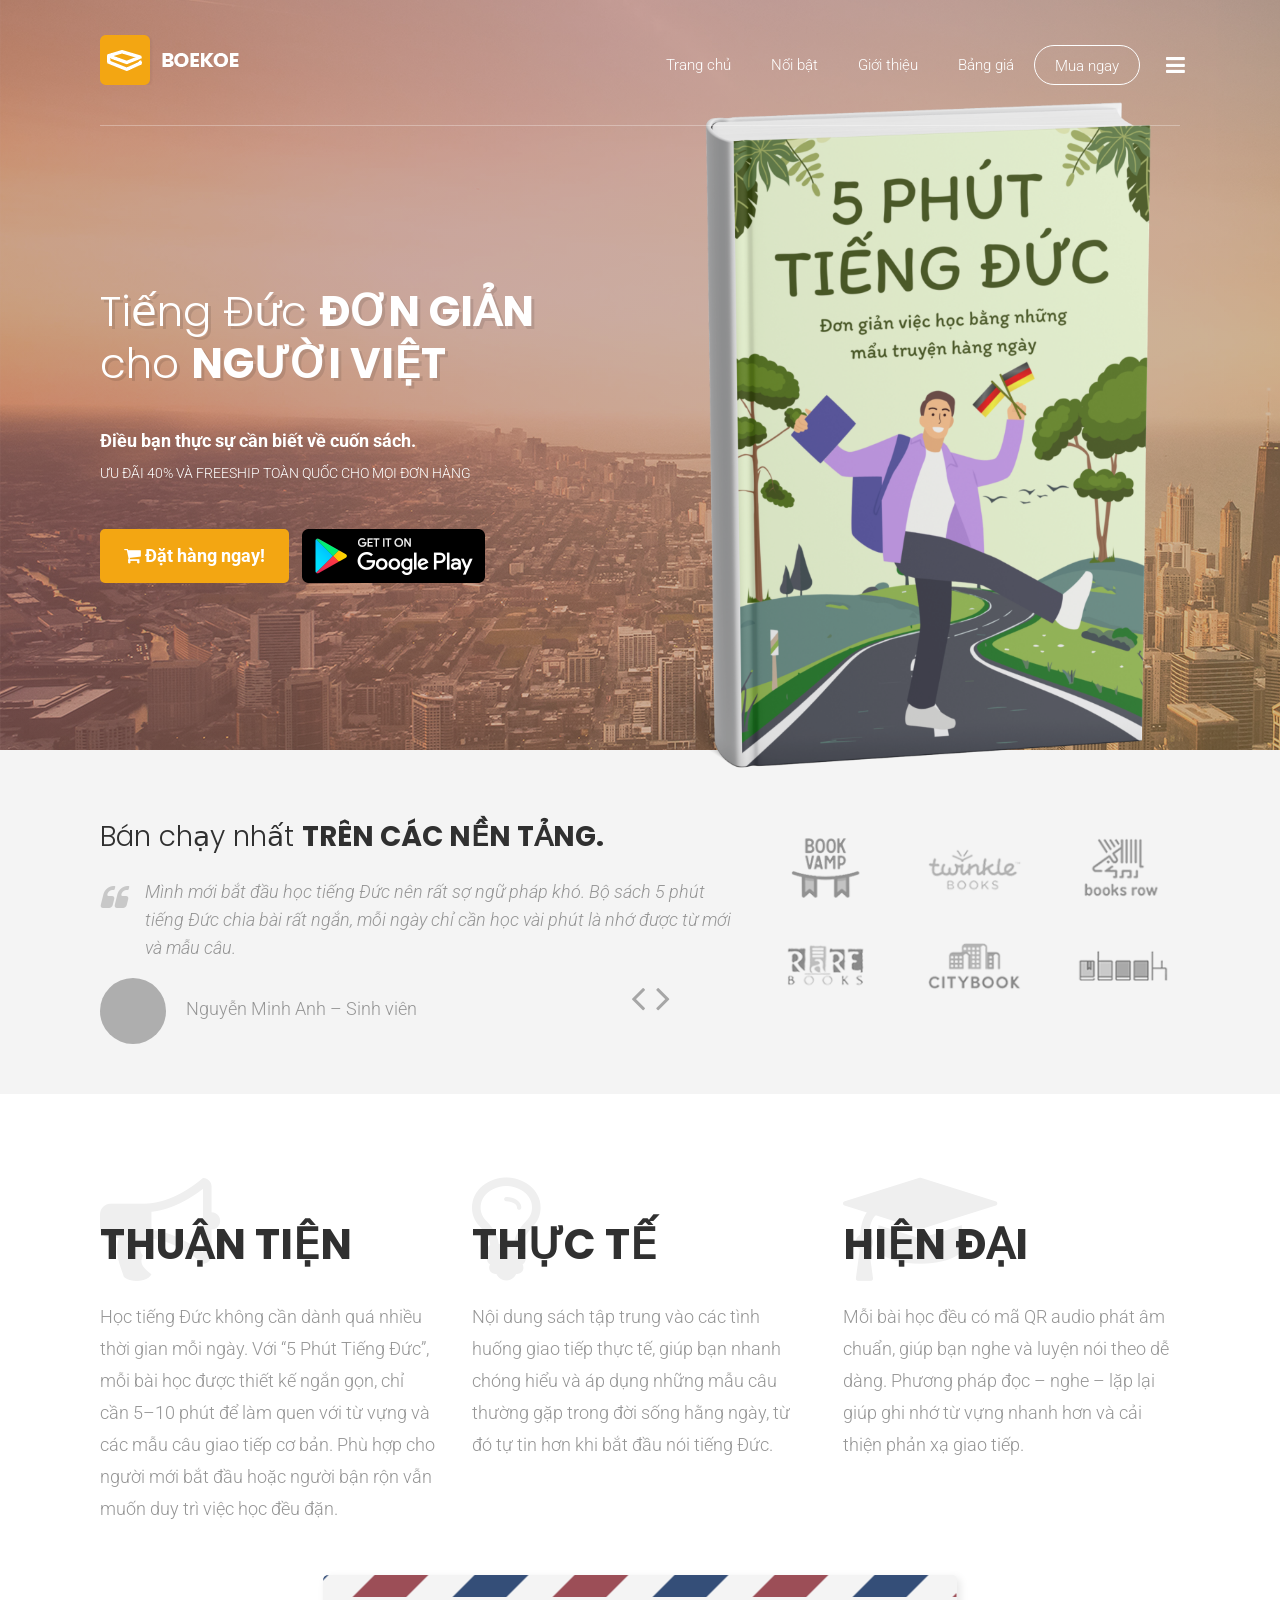
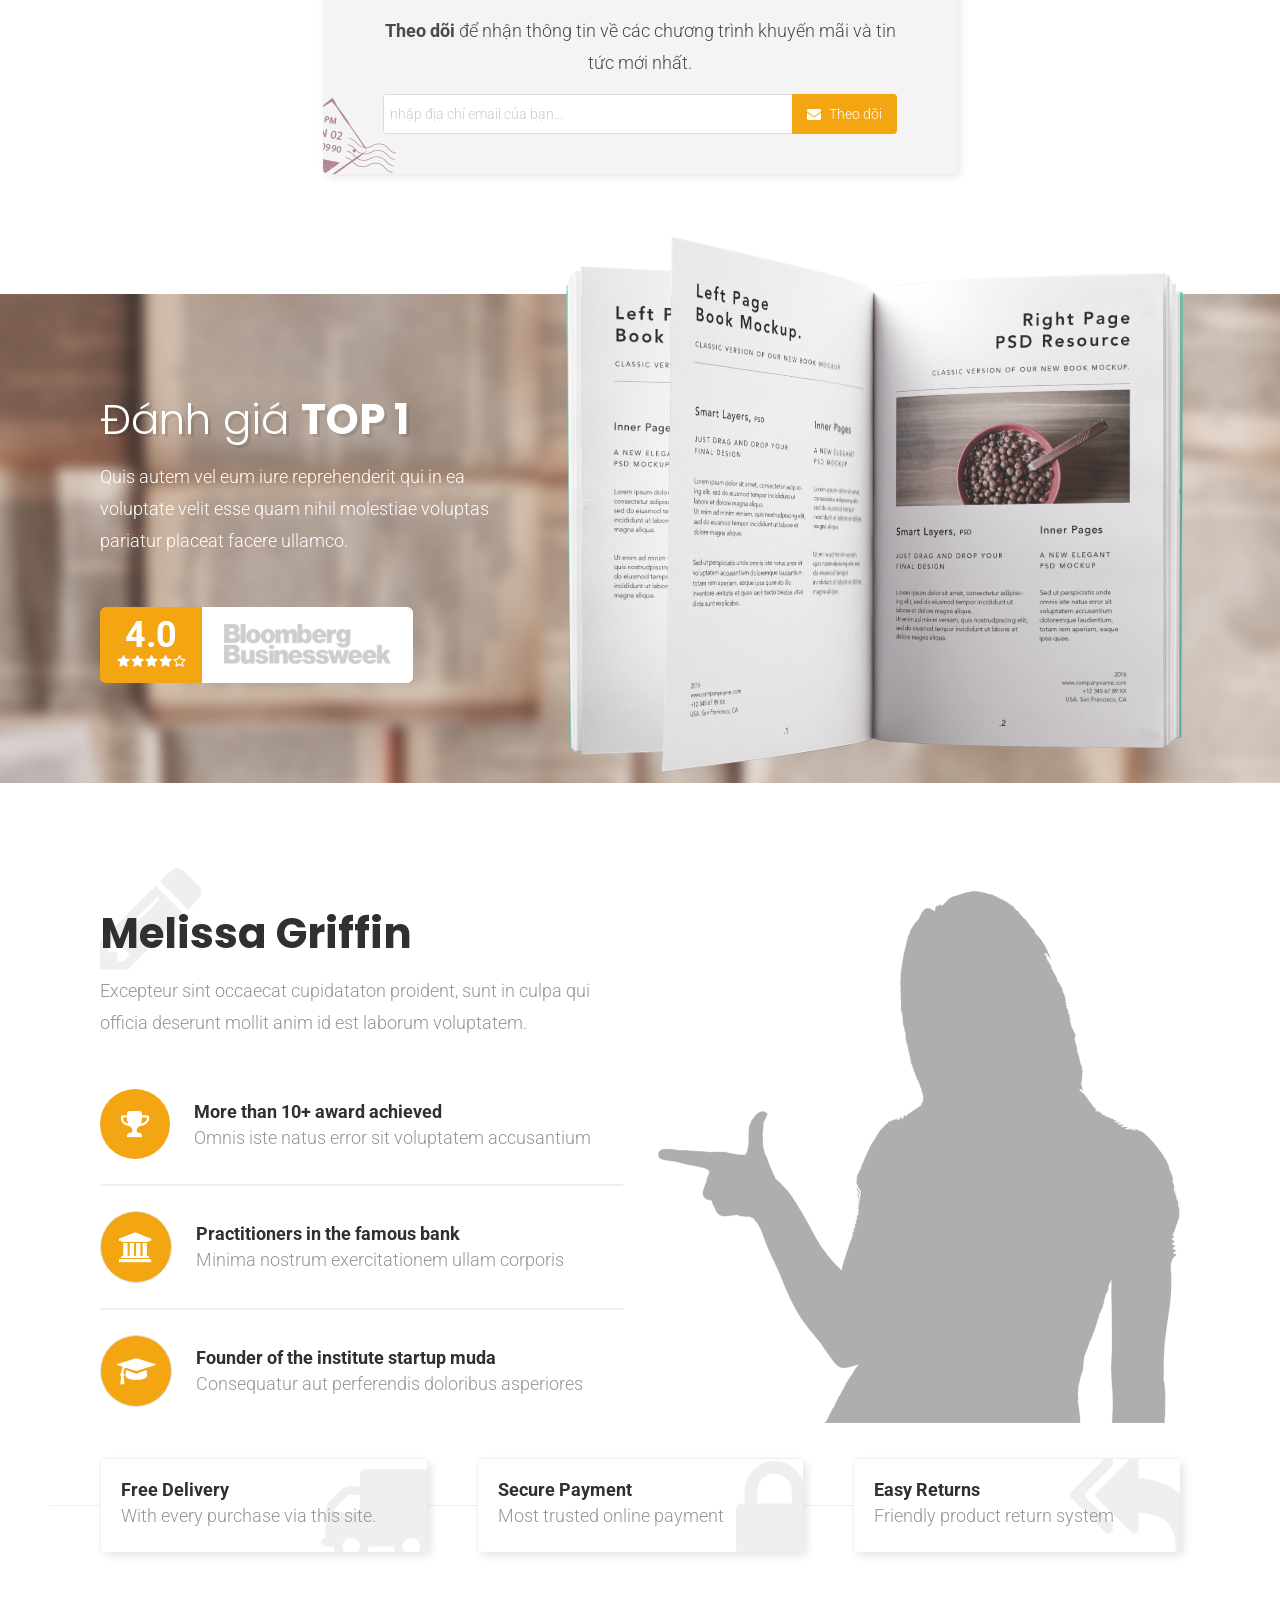
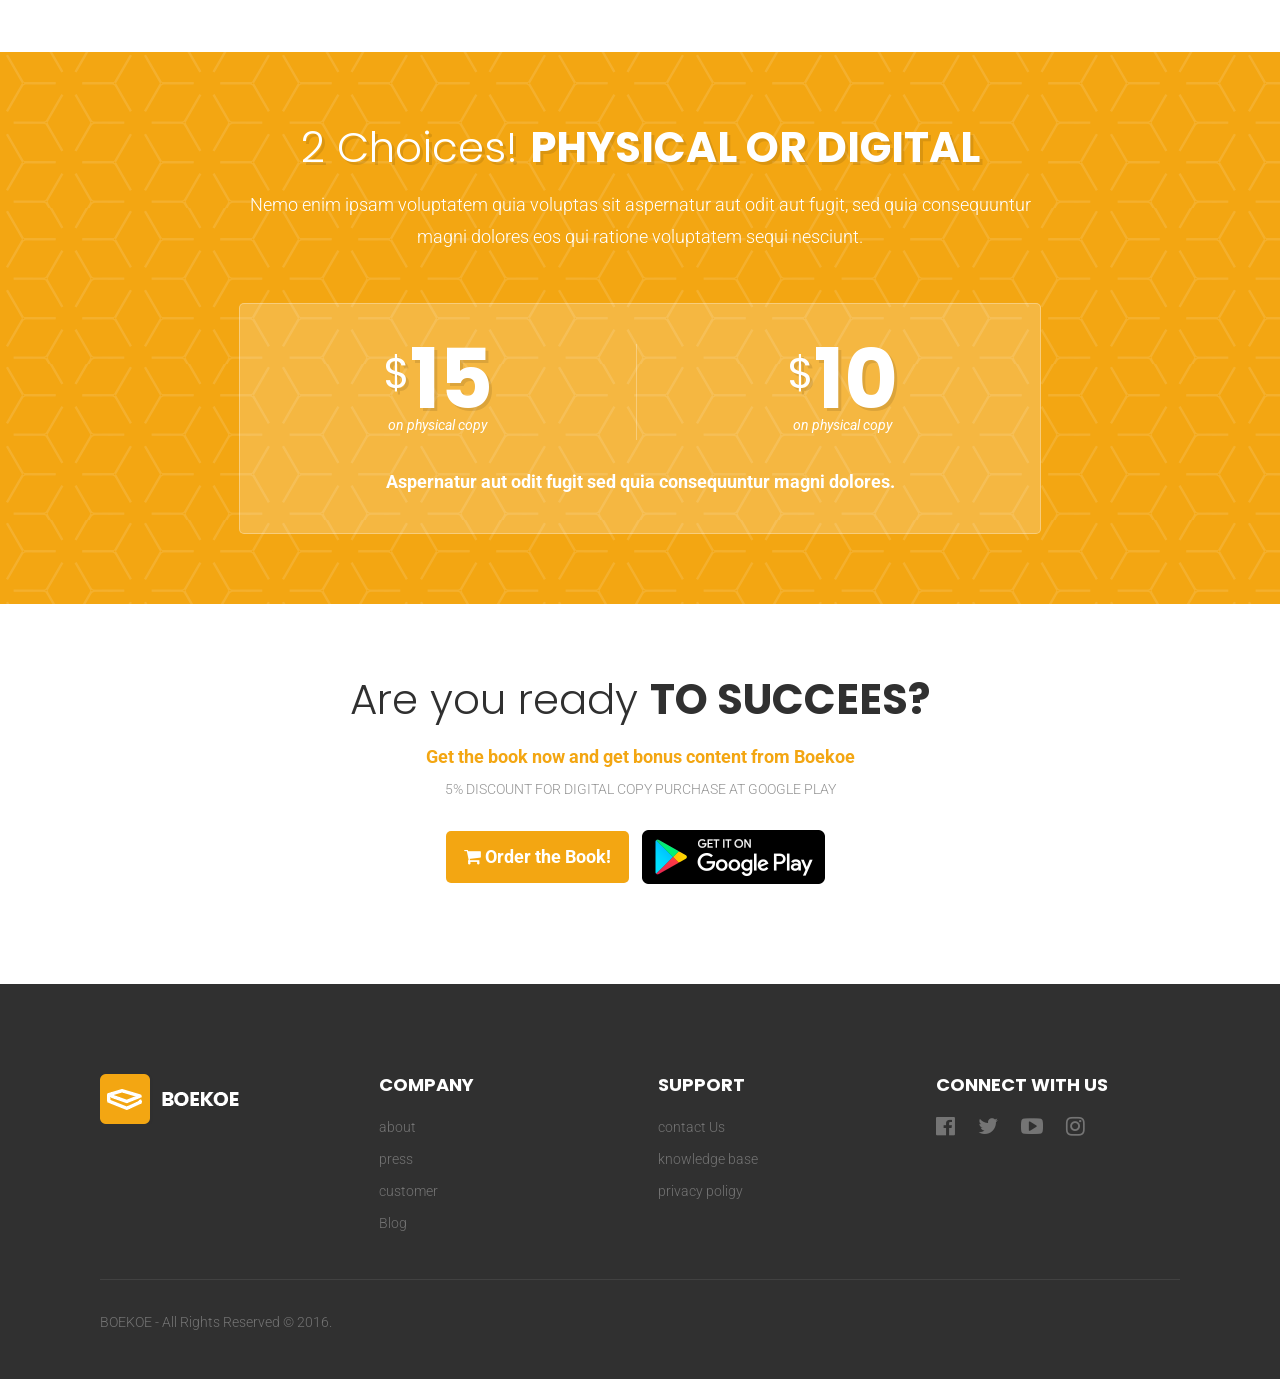
==== html/index.html @ 2821f1db "first commit" ====
<!DOCTYPE html>
<html lang="en-gb" dir="ltr">

<head>
	<!-- Standard Meta -->
	<meta charset="utf-8">
	<meta name="format-detection" content="telephone=no" />
	<meta name="viewport" content="width=device-width, initial-scale=1, maximum-scale=1, user-scalable=no">

	<!-- Site Properties -->
	<title>GiaBaoBooks - Hiệu sách Gia Bảo</title>
	<link rel="shortcut icon" href="images/favicon.ico" type="image/x-icon">
	<link rel="apple-touch-icon-precomposed" href="images/apple-touch-icon.png">

	<!-- Google Fonts -->
	<link href="https://fonts.googleapis.com/css?family=Poppins:300,400,500,600,700&amp;subset=latin-ext"
		rel="stylesheet">
	<link
		href="https://fonts.googleapis.com/css?family=Roboto::100,100i,300,300i,400,400i,500,500i,700,700i,900,900i&amp;subset=cyrillic,cyrillic-ext,greek,latin-ext"
		rel="stylesheet">

	<!-- CSS -->
	<link rel="stylesheet" href="css/uikit.css">
	<link rel="stylesheet" href="css/components/slider.css">
	<link rel="stylesheet" href="css/components/slideshow.css">
	<link rel="stylesheet" href="css/components/slidenav.css">
	<link rel="stylesheet" href="css/components/dotnav.css">
	<link rel="stylesheet" href="css/style.css">
	<link rel="stylesheet" href="css/mediaquery.css">
</head>

<body>

	<!-- Header -->
	<header id="idz-header">

		<!-- Mobile / Offcanvas Menu -->
		<div id="mobile-nav" class="uk-offcanvas">
			<div class="uk-offcanvas-bar">
				<ul class="uk-nav uk-nav-offcanvas uk-nav-parent-icon"
					data-uk-scrollspy-nav="{closest:'li', smoothscroll:true}" data-uk-nav>
					<li><a href="#idz-header">Trang chủ</a></li>
					<li><a href="#idz-features">Nổi bật</a></li>
					<li><a href="#idz-about">Giới thiệu</a></li>
					<li><a href="#idz-pricing">Bảng giá</a></li>
					<li><a href="#client-area" data-uk-modal class="uk-button idz-button-outline rounded white">Mua
							ngay</a></li>
				</ul>
			</div>
		</div>
		<!-- Mobile / Offcanvas Menu End -->

		<!-- Sticky Header Wrapper -->
		<div class="idz-header-wrapper" data-uk-sticky="{top:-400, animation: 'uk-animation-slide-top'}">
			<div class="uk-container uk-container-center">

				<!-- Top Header Container -->
				<div class="idz-top-header">
					<div class="uk-grid">

						<div class="uk-width-large-2-5 uk-width-medium-2-5 uk-width-small-1-1">

							<!-- Logo -->
							<div class="idz-logo">
								<a href="#idz-header"><img src="images/logo.png" alt="boekoe"
										class="idz-logo-main" /></a>
								<a href="#idz-header"><img src="images/logo-sticky.png" alt="boekoe"
										class="idz-logo-sticky" /></a>
							</div>
							<!-- Logo End -->

						</div>

						<div class="uk-width-large-3-5 uk-width-medium-3-5 uk-width-small-1-1">

							<!-- Main Navigation -->
							<div class="idz-menu">
								<nav id="idz-nav" class="uk-navbar uk-hidden-medium uk-hidden-small">
									<div class="uk-navbar-flip">
										<ul class="uk-navbar-nav"
											data-uk-scrollspy-nav="{closest:'li', smoothscroll:{offset:70}}">
											<li><a href="#idz-header">Trang chủ</a></li>
											<li><a href="#idz-features">Nổi bật</a></li>
											<li><a href="#idz-about">Giới thiệu</a></li>
											<li><a href="#idz-pricing">Bảng giá</a></li>
											<li><a href="#client-area" data-uk-modal
													class="uk-button idz-button-outline rounded white">Mua
													ngay</a>
											</li>
										</ul>
									</div>
								</nav>
								<a href="#mobile-nav" class="uk-navbar-toggle" data-uk-offcanvas></a>
							</div>
							<!-- Main Navigation End -->

						</div>

					</div>
				</div>
				<!-- Top Header Container End -->

			</div>
		</div>
		<!-- Sticky Header Wrapper End -->


		<!-- Header Content -->
		<div class="uk-container uk-container-center idz-header-section">
			<div class="uk-grid">
				<div class="uk-width-large-5-10 uk-width-medium-2-3 uk-width-small-2-3">

					<!-- Header Content Begin -->
					<div class="idz-header-content">
						<div class="uk-padding-xlarge">
							<h1 class="idz-heading-shadow txtwhite txt42">Tiếng Đức <strong class="uppercase">đơn
									giản</strong>
								<br /> cho <strong class="uppercase">người việt</strong>
							</h1>
							<div class="idz-header-intro">
								<p class="uk-text-bold txtwhite uk-margin-bottom-remove">Điều bạn thực sự cần biết về
									cuốn sách.</p>
								<p class="txt14 uk-text-uppercase txtwhite uk-margin-remove">Ưu đãi 40% và freeship toàn
									quốc cho mọi đơn hàng</p>
							</div>
							<div class="idz-button-block">
								<a class="uk-button uk-button-xlarge idz-button-orange radius bold"
									href="https://www.facebook.com/profile.php?id=61581322224196"><i
										class="uk-icon-shopping-cart"></i> Đặt hàng ngay!</a>
								<a class="idz-header-btn" href="#"><img src="images/gplay-btn.png"
										alt="google play"></a>
							</div>
						</div>
					</div>
					<!-- Header Content End -->

				</div>

				<div class="uk-width-large-5-10 uk-width-medium-1-3 uk-width-small-1-3">
					<img src="images/book-cover2.png" style="height: 700px;" alt="book cover"
						class="uk-img-preserve idz-float-img">
				</div>

			</div>
		</div>
		<!-- Header Content -->

		<!-- Header Overlay -->
		<div class="idz-overlay"></div>
		<div class="idz-gradient-overlay"></div>
		<!-- Header Overlay End -->

	</header>
	<!-- Header End -->

	<!-- Intro Section -->
	<section id="idz-intro" class="uk-padding idz-padding-medium-bottom section-gray">
		<div class="uk-container uk-container-center">
			<div class="uk-grid">
				<div class="uk-width-large-6-10 uk-width-medium-1-1 uk-width-small-1-1">

					<h2 class="uk-margin-medium-bottom">Bán chạy nhất <strong class="uppercase">trên các nền tảng.</strong></h2>

					<div data-uk-slider>

						<div class="uk-slidenav-position idz-testi-slider"
							data-uk-slider="{autoplay: true, autoplayInterval: 4000}">
							<div class="uk-slider-container">
								<ul
									class="uk-slider uk-grid-width-large-1-1 uk-grid-width-medium-1-1 uk-grid-width-small-1-1">
									<li>
										<div class="idz-testimonials">
											<blockquote>
												<p class="txt20">Mình mới bắt đầu học tiếng Đức nên rất sợ ngữ pháp khó. Bộ sách 5 phút tiếng Đức chia bài
													rất ngắn, mỗi ngày chỉ cần học vài phút là nhớ được từ mới và mẫu câu.</p>
											</blockquote>
											<div class="idz-testi-people">
												<img src="images/people1.jpg" alt="people1" width="66" height="66" class="uk-border-circle">
												<p class="idz-testi-people-name">Nguyễn Minh Anh – Sinh viên</p>
											</div>
										</div>
									</li>
									
									<li>
										<div class="idz-testimonials">
											<blockquote>
												<p class="txt20">Mình chuẩn bị sang Đức nên cần học giao tiếp nhanh. Các đoạn hội thoại trong sách rất thực
													tế, có phiên âm nên đọc theo khá dễ. Mỗi ngày học 5–10 phút rất tiện.</p>
											</blockquote>
											<div class="idz-testi-people">
												<img src="images/people2.jpg" alt="people2" width="66" height="66" class="uk-border-circle">
												<p class="idz-testi-people-name">Trần Văn Huy – Chuẩn bị du học Đức</p>
											</div>
										</div>
									</li>
									
									<li>
										<div class="idz-testimonials">
											<blockquote>
												<p class="txt20">Điểm mình thích nhất là có mã QR để nghe audio. Nghe và đọc theo mỗi ngày giúp mình quen
													với cách phát âm của người Đức nhanh hơn.</p>
											</blockquote>
											<div class="idz-testi-people">
												<img src="images/people3.jpg" alt="people3" width="66" height="66" class="uk-border-circle">
												<p class="idz-testi-people-name">Lê Thu Trang – Người đi làm</p>
											</div>
										</div>
									</li>
									
									<li>
										<div class="idz-testimonials">
											<blockquote>
												<p class="txt20">Sách thiết kế rất dễ học, mỗi trang là một đoạn hội thoại ngắn kèm từ mới. Phù hợp cho
													người bận rộn nhưng vẫn muốn duy trì việc học tiếng Đức mỗi ngày.</p>
											</blockquote>
											<div class="idz-testi-people">
												<img src="images/people4.jpg" alt="people4" width="66" height="66" class="uk-border-circle">
												<p class="idz-testi-people-name">Phạm Hoàng Nam – Kỹ sư IT</p>
											</div>
										</div>
									</li>
								</ul>
							</div>
							<a href="" class="uk-slidenav uk-slidenav-previous" data-uk-slider-item="previous"></a>
							<a href="" class="uk-slidenav uk-slidenav-next" data-uk-slider-item="next"></a>
						</div>

					</div>

				</div>
				<div class="uk-width-large-4-10 uk-width-medium-1-1 uk-width-small-1-1">
					<ul
						class="uk-grid uk-grid-width-large-1-3 uk-grid-width-medium-1-3 uk-grid-width-small-1-3 idz-client-list">
						<li><a href="#"><img src="images/client1.png" alt="client1" class=""></a></li>
						<li><a href="#"><img src="images/client2.png" alt="client2" class=""></a></li>
						<li><a href="#"><img src="images/client3.png" alt="client3" class=""></a></li>
						<li><a href="#"><img src="images/client4.png" alt="client4" class=""></a></li>
						<li><a href="#"><img src="images/client5.png" alt="client5" class=""></a></li>
						<li><a href="#"><img src="images/client6.png" alt="client6" class=""></a></li>
					</ul>
				</div>
			</div>
		</div>
	</section>
	<!-- Intro Section End -->

	<!-- Features Section -->
	<section id="idz-features" class="uk-padding-large idz-padding-bottom">
		<div class="uk-container uk-container-center">
			<div class="uk-grid uk-margin">

				<div class="uk-width-large-1-3 uk-width-medium-1-1 uk-width-small-1-1">
					<div class="idz-feature-box">
						<div class="idz-heading-with-icon">
							<i class="uk-icon-bullhorn uk-icon-large"></i>
							<h2 class="bold txt42 idz-margin-large-bottom uppercase">thuận tiện</h2>
						</div>
						<p>Học tiếng Đức không cần dành quá nhiều thời gian mỗi ngày. Với “5 Phút Tiếng Đức”, mỗi bài học được thiết kế ngắn gọn,
						chỉ cần 5–10 phút để làm quen với từ vựng và các mẫu câu giao tiếp cơ bản. Phù hợp cho người mới bắt đầu hoặc người bận
						rộn vẫn muốn duy trì việc học đều đặn.
						</p>
					</div>
				</div>

				<div class="uk-width-large-1-3 uk-width-medium-1-1 uk-width-small-1-1">
					<div class="idz-feature-box">
						<div class="idz-heading-with-icon">
							<i class="uk-icon-lightbulb-o uk-icon-large"></i>
							<h2 class="bold txt42 idz-margin-large-bottom uppercase">thực tế</h2>
						</div>
						<p>Nội dung sách tập trung vào các tình huống giao tiếp thực tế, giúp bạn nhanh chóng hiểu và áp dụng những mẫu câu thường
						gặp trong đời sống hằng ngày, từ đó tự tin hơn khi bắt đầu nói tiếng Đức.
						</p>
					</div>
				</div>

				<div class="uk-width-large-1-3 uk-width-medium-1-1 uk-width-small-1-1">
					<div class="idz-feature-box">
						<div class="idz-heading-with-icon">
							<i class="uk-icon-graduation-cap uk-icon-large"></i>
							<h2 class="bold txt42 idz-margin-large-bottom uppercase">hiện đại</h2>
						</div>
						<p>Mỗi bài học đều có mã QR audio phát âm chuẩn, giúp bạn nghe và luyện nói theo dễ dàng. Phương pháp đọc – nghe – lặp lại
						giúp ghi nhớ từ vựng nhanh hơn và cải thiện phản xạ giao tiếp.
						</p>
					</div>
				</div>

			</div>

			<div class="uk-grid">
				<div class="uk-container-center uk-width-large-3-5 uk-width-medium-1-1  uk-width-small-1-1">
					<div class="idz-subscription-form idz-box-shadow">
						<p class="uk-text-center"><strong>Theo dõi</strong> để nhận thông tin về các chương trình khuyến mãi và tin tức mới nhất.</p>
						<img src="images/form-envelope-stamp.png" class="form-stamp" alt="form stamp">
						<form class="uk-form idz-form">
							<input type="text" placeholder="nhập địa chỉ email của bạn..."
								class="uk-width-1-1 uk-form-large">
							<button class="uk-button" type="button"><i class="uk-icon-envelope"></i>Theo dõi</button>
						</form>
					</div>
				</div>
			</div>

		</div>
	</section>
	<!-- Features Section End -->

	<!-- Features 2 Section -->
	<section id="idz-features2" class="uk-padding-large idz-padding-large-bottom uk-margin-large-top"
		data-uk-parallax="{bg: '-200'}">
		<div class="uk-container uk-container-center">
			<div class="uk-grid">

				<div class="uk-width-4-10 uk-width-large-4-10 uk-width-medium-3-5">
					<h2 class="txt42 uk-margin-bottom txtwhite idz-heading-shadow">Đánh giá <strong
							class="uppercase">TOP 1</strong></h2>
					<p class="txtwhite uk-margin-large-bottom">Quis autem vel eum iure reprehenderit qui in ea voluptate
						velit esse quam nihil molestiae voluptas pariatur placeat facere ullamco.</p>
					<a href="#"><img src="images/rating-btn.png" class="uk-text-left" alt="rating-button"></a>
				</div>

				<div class="uk-width-6-10 uk-width-large-6-10 uk-width-medium-2-5">
					<div class="idz-section-img">
						<img src="images/book.png" alt="book" class="uk-img-preserve idz-float-img">
					</div>
				</div>

			</div>
		</div>

		<div class="idz-overlay"></div>
		<div class="idz-gradient-overlay"></div>
	</section>
	<!-- Features 2 Section End -->

	<!-- About Section -->
	<section id="idz-about" class="uk-padding-large">
		<div class="uk-container uk-container-center">
			<div class="uk-grid">
				<div class="uk-width-large-5-10 uk-width-medium-1-1 uk-width-small-1-1">
					<div class="idz-heading-with-icon">
						<i class="uk-icon-pencil uk-icon-large"></i>
						<h2 class="txt42 bold">Melissa Griffin</h2>
					</div>
					<p class="uk-margin-large-bottom">Excepteur sint occaecat cupidataton proident, sunt in culpa qui
						officia deserunt mollit anim id est laborum voluptatem.</p>

					<ul class="uk-list uk-list-line idz-about-list">
						<li>
							<div class="icon-wrap circle orange color uk-align-left">
								<i class="uk-icon-trophy"></i>
							</div>
							<div class="idz-about-list-content">
								<h4 class="bold uk-margin-remove">More than 10+ award achieved</h4>
								<p class="uk-margin-remove">Omnis iste natus error sit voluptatem accusantium</p>
							</div>
						</li>
						<li>
							<div class="icon-wrap circle orange uk-align-left">
								<i class="uk-icon-bank"></i>
							</div>
							<div class="idz-about-list-content">
								<h4 class="bold uk-margin-remove">Practitioners in the famous bank</h4>
								<p class="uk-margin-remove">Minima nostrum exercitationem ullam corporis</p>
							</div>
						</li>
						<li>
							<div class="icon-wrap circle orange uk-align-left">
								<i class="uk-icon-graduation-cap"></i>
							</div>
							<div class="idz-about-list-content">
								<h4 class="bold uk-margin-remove">Founder of the institute startup muda</h4>
								<p class="uk-margin-remove">Consequatur aut perferendis doloribus asperiores</p>
							</div>
						</li>
					</ul>

				</div>

				<div class="uk-width-large-5-10  uk-width-medium-1-1">
					<img src="images/about-img.png" alt="About" class="uk-img-preserve idz-normal-image">
				</div>
			</div>

			<ul
				class="uk-grid uk-grid-large uk-grid-width-large-1-3 uk-grid-width-medium-1-1  uk-grid-width-small-1-1 idz-order-features">
				<li>
					<div class="idz-order-features-item">
						<i class="uk-icon-truck"></i>
						<h4 class="uk-margin-remove">Free Delivery</h4>
						<p>With every purchase via this site.</p>
					</div>
				</li>
				<li>
					<div class="idz-order-features-item">
						<i class="uk-icon-lock"></i>
						<h4 class="uk-margin-remove">Secure Payment</h4>
						<p>Most trusted online payment</p>
					</div>
				</li>
				<li>
					<div class="idz-order-features-item">
						<i class="uk-icon-mail-reply-all "></i>
						<h4 class="uk-margin-remove">Easy Returns</h4>
						<p>Friendly product return system</p>
					</div>
				</li>
			</ul>

		</div>
	</section>
	<!-- About Section End -->

	<!-- Pricing Section -->
	<section id="idz-pricing" class="uk-padding">
		<div class="uk-container uk-container-center">
			<div class="uk-grid">

				<div class="uk-width-large-3-4 uk-width-medium-1-1 uk-width-small-1-1 uk-container-center">

					<div class="idz-text-intro uk-margin-large-bottom">
						<h2 class="txt42 uk-text-center idz-heading-shadow txtwhite">2 Choices! <span
								class="bold uppercase">physical or digital</span></h2>
						<p class="uk-text-center txtwhite">Nemo enim ipsam voluptatem quia voluptas sit aspernatur aut
							odit aut fugit, sed quia consequuntur magni dolores eos qui ratione voluptatem sequi
							nesciunt.</p>
					</div>

					<div class="idz-pricing-box">
						<ul class="uk-grid uk-grid-width-1-2 uk-grid-divider idz-price-list">
							<li>
								<div class="idz-price-item with-border uk-text-center">
									<span class="idz-currency idz-heading-shadow">$</span><span
										class="idz-price idz-heading-shadow">15</span><span
										class="uk-clearfix"></span><span
										class="idz-price-desc uk-text-center txtwhite">on physical copy</span>
								</div>
							</li>
							<li>
								<div class="idz-price-item uk-text-center">
									<span class="idz-currency idz-heading-shadow">$</span><span
										class="idz-price idz-heading-shadow">10</span><span
										class="uk-clearfix"></span><span
										class="idz-price-desc uk-text-center txtwhite">on physical copy</span>
								</div>
							</li>
						</ul>
						<p class="idz-pricing-desc bold uk-text-center txtwhite">Aspernatur aut odit fugit sed quia
							consequuntur magni dolores.</p>
					</div>

				</div>

			</div>
		</div>
	</section>
	<!-- Pricing Section End -->

	<!-- Pre-footer Section -->
	<section id="pre-footer" class="uk-padding">
		<div class="uk-container uk-container-center">
			<div class="uk-grid">
				<div
					class="uk-width-large-3-4 uk-width-medium-1-1 uk-width-small-1-1 uk-container-center uk-text-center idz-margin-large-bottom">
					<h2 class="txt42">Are you ready <span class="bold uppercase">to succees?</span></h2>
					<p class="bold orange uk-margin-remove">Get the book now and get bonus content from Boekoe</p>
					<p class="thin uppercase txt14  uk-margin-top-remove uk-margin-medium-bottom">5% Discount for
						digital Copy Purchase at Google Play</p>

					<div class="idz-button-block">
						<a class="uk-button uk-button-xlarge idz-button-orange radius bold" href="#"><i
								class="uk-icon-shopping-cart"></i> Order the Book!</a>
						<a class="idz-header-btn" href="#"><img src="images/gplay-btn.png" alt="google play"></a>
					</div>
				</div>
			</div>
		</div>
	</section>
	<!-- Pre-footer Section End -->

	<!-- Footer -->
	<footer id="idz-footer">
		<div class="uk-container uk-container-center">
			<div class="uk-grid">
				<div class="uk-width-large-1-4 uk-width-medium-1-1 uk-width-small-1-1">
					<a href="index.html"><img src="images/logo.png" alt="boekoe" class="idz-footer-logo" /></a>
				</div>
				<div class="uk-width-1-4 uk-width-large-1-4 uk-width-medium-1-3  uk-width-small-1-2">
					<div class="idz-footer-widget">
						<h4 class="txtwhite bold uppercase">Company</h4>
						<ul class="uk-list footer-menu">
							<li><a href="#">about</a></li>
							<li><a href="#">press</a></li>
							<li><a href="#">customer</a></li>
							<li><a href="#">Blog</a></li>
						</ul>
					</div>
				</div>
				<div class="uk-width-large-1-4 uk-width-medium-1-3 uk-width-small-1-2">
					<div class="idz-footer-widget">
						<h4 class="txtwhite bold uppercase">Support</h4>
						<ul class="uk-list footer-menu">
							<li><a href="#">contact Us</a></li>
							<li><a href="#">knowledge base</a></li>
							<li><a href="#">privacy poligy</a></li>
						</ul>
					</div>
				</div>
				<div class="uk-width-large-1-4 uk-width-medium-1-3 uk-width-small-1-1">
					<div class="idz-footer-widget">
						<h4 class="txtwhite bold uppercase">Connect with Us</h4>
						<ul class="uk-list idz-footer-social">
							<li><a href="#"><i class="uk-icon-facebook-official uk-icon-medium"></i></a></li>
							<li><a href="#"><i class="uk-icon-twitter uk-icon-medium"></i></a></li>
							<li><a href="#"><i class="uk-icon-youtube-play uk-icon-medium"></i></a></li>
							<li><a href="#"><i class="uk-icon-instagram uk-icon-medium"></i></a></li>
						</ul>
					</div>
				</div>

				<div class="uk-width-10-10">
					<hr class="uk-grid-divider">
				</div>

				<div class="uk-width-10-10 uk-text-left">
					<p class="copyright">BOEKOE - All Rights Reserved &copy; 2016.</p>
				</div>
			</div>
		</div>
		<a href="#top" class="to-top uk-icon-chevron-up" data-uk-smooth-scroll></a>
	</footer>
	<!-- Footer End -->

	<!-- Sign in / Register Pop-up form -->
	<div id="client-area" class="uk-modal">
		<div class="uk-modal-dialog">
			<ul id="client-area-tab" class="uk-tab uk-tab-grid" data-uk-tab="{connect:'#account'}">
				<li class="uk-active uk-width-1-2"><a href="">Sign in</a></li>
				<li class="uk-width-1-2"><a href="">New account</a></li>
			</ul>

			<ul id="account" class="uk-switcher uk-margin">
				<li>
					<form id="signin-account" class="uk-form">
						<fieldset>
							<div class="uk-form-icon">
								<i class="uk-icon-envelope"></i>
								<input type="text" placeholder="Email">
							</div>
							<div class="uk-form-icon">
								<i class="uk-icon-key"></i>
								<input type="text" placeholder="Password">
							</div>
							<label><input type="checkbox">Remember me</label>
							<a href="client-area.html"
								class="uk-button uk-button-medium idz-button-orange uk-width-1-1  radius">Login</a>
						</fieldset>
					</form>
				</li>

				<li>
					<form id="create-account" class="uk-form">
						<fieldset>
							<div class="uk-form-icon">
								<i class="uk-icon-user"></i>
								<input type="text" placeholder="Username">
							</div>
							<div class="uk-form-icon">
								<i class="uk-icon-envelope"></i>
								<input type="text" placeholder="Email">
							</div>
							<div class="uk-form-icon">
								<i class="uk-icon-key"></i>
								<input type="text" placeholder="Password">
							</div>
							<label><input type="checkbox">I agree to the <a href="#">Terms</a></label>
							<a href="client-area.html"
								class="uk-button uk-button-medium idz-button-orange uk-width-1-1 radius">Create
								account</a>
						</fieldset>
					</form>
				</li>
			</ul>
			<div class="uk-modal-caption">
				<a href="#">Forgot your password?</a>
			</div>
		</div>
	</div>
	<!-- Sign in / Register Pop-up form End -->


	<!-- Javascript -->
	<script src="js/jquery.js"></script>
	<script src="js/uikit.min.js"></script>
	<script src="js/components/slider.js"></script>
	<script src="js/components/slideshow.js"></script>
	<script src="js/components/slideshow-fx.js"></script>
	<script src="js/components/parallax.js"></script>
	<script src="js/components/sticky.js"></script>
	<script src="js/config.js"></script>
</body>

</html>
---- html/css/components/slider.css ----
/*! UIkit 2.27.2 | http://www.getuikit.com | (c) 2014 YOOtheme | MIT License */
/* ========================================================================
   Component: Slider
 ========================================================================== */
/*
 * RTL Compatibility
 */
[data-uk-slider] {
  direction: ltr;
}
html[dir="rtl"] .uk-slider > * {
  direction: rtl;
}
/*
 * 1. Create position context
 * 2. Create stacking context to prevent z-index issues with other components
 * 3. Deactivate browser history navigation in IE11
 */
.uk-slider {
  /* 1 */
  position: relative;
  /* 2 */
  z-index: 0;
  /* 3 */
  touch-action: pan-y;
}
/*
 * 1. Reset list style without interfering with grid
 */
.uk-slider:not(.uk-grid) {
  /* 1 */
  margin: 0;
  padding: 0;
  list-style: none;
}
/*
 * Sub-object item
 * 1. Position items above each other
 */
.uk-slider > * {
  /* 1 */
  position: absolute;
  top: 0;
  left: 0;
}
/*
 * Clip child elements
 */
.uk-slider-container {
  overflow: hidden;
}
/*
 * Dragged
 */
.uk-slider:not(.uk-drag) {
  -webkit-transition: -webkit-transform 200ms linear;
  transition: transform 200ms linear;
}
/*
 * 1. Makes text unselectable
 */
.uk-slider.uk-drag {
  cursor: col-resize;
  /* 1 */
  -moz-user-select: none;
  -webkit-user-select: none;
  -ms-user-select: none;
  user-select: none;
}
/*
 * 1. Prevents images and links from being dragged (default browser behavior)
 * 2. Disables the default callout shown when you touch and hold a touch target
 * Currently only works in Webkit
 */
.uk-slider a,
.uk-slider img {
  /* 1 */
  -webkit-user-drag: none;
  user-drag: none;
  /* 2 */
  -webkit-touch-callout: none;
}
/*
 * 1. Prevents images and links from being dragged in Firefox
 */
.uk-slider img {
  pointer-events: none;
}
/* Modifier: `uk-slider-fullscreen`
 ========================================================================== */
.uk-slider-fullscreen,
.uk-slider-fullscreen > li {
  height: 100vh;
}
---- html/css/components/slideshow.css ----
/*! UIkit 2.27.2 | http://www.getuikit.com | (c) 2014 YOOtheme | MIT License */
/* ========================================================================
   Component: Slideshow
 ========================================================================== */
/*
 * 1. Create position context
 * 2. Create stacking context to prevent z-index issues with other components
 * 3. Set width because child elements are positioned absolute. Height is set via JS
 * 4. Reset list style
 * 5. Clip child elements
 * 6. Deactivate browser history navigation in IE11
 */
.uk-slideshow {
  /* 1 */
  position: relative;
  /* 2 */
  z-index: 0;
  /* 3 */
  width: 100%;
  /* 4 */
  margin: 0;
  padding: 0;
  list-style: none;
  /* 5 */
  overflow: hidden;
  /* 6 */
  touch-action: pan-y;
}
/*
 * Sub-object item
 * 1. Position items above each other
 * 2. Expand to parent container width
 * 3. Hide by default
 */
.uk-slideshow > li {
  /* 1 */
  position: absolute;
  top: 0;
  left: 0;
  /* 2 */
  width: 100%;
  /* 3 */
  opacity: 0;
}
/*
 * Active
 * 1. Stack at first
 * 2. Show slide
 */
.uk-slideshow > .uk-active {
  /* 1 */
  z-index: 10;
  /* 2 */
  opacity: 1;
}
/*
 * Hide default images which is only relevant to keep existing proportions
 */
.uk-slideshow > li > img {
  visibility: hidden;
}
/*
 * Pointer for controls
 */
[data-uk-slideshow-slide] {
  cursor: pointer;
}
/* Modifier: `uk-slideshow-fullscreen`
 ========================================================================== */
.uk-slideshow-fullscreen,
.uk-slideshow-fullscreen > li {
  height: 100vh;
}
/* Animations
 ========================================================================== */
/*
 * Fade
 */
.uk-slideshow-fade-in {
  -webkit-animation: uk-fade 0.5s linear;
  animation: uk-fade 0.5s linear;
}
.uk-slideshow-fade-out {
  -webkit-animation: uk-fade 0.5s linear reverse;
  animation: uk-fade 0.5s linear reverse;
}
/*
 * Scroll
 */
.uk-slideshow-scroll-forward-in {
  -webkit-animation: uk-slide-right 0.5s ease-in-out;
  animation: uk-slide-right 0.5s ease-in-out;
}
.uk-slideshow-scroll-forward-out {
  -webkit-animation: uk-slide-left 0.5s ease-in-out reverse;
  animation: uk-slide-left 0.5s ease-in-out reverse;
}
.uk-slideshow-scroll-backward-in {
  -webkit-animation: uk-slide-left 0.5s ease-in-out;
  animation: uk-slide-left 0.5s ease-in-out;
}
.uk-slideshow-scroll-backward-out {
  -webkit-animation: uk-slide-right 0.5s ease-in-out reverse;
  animation: uk-slide-right 0.5s ease-in-out reverse;
}
/*
 * Scale
 */
.uk-slideshow-scale-out {
  -webkit-animation: uk-fade-scale-15 0.5s ease-in-out reverse;
  animation: uk-fade-scale-15 0.5s ease-in-out reverse;
}
/*
 * Swipe
 */
.uk-slideshow-swipe-forward-in {
  -webkit-animation: uk-slide-left-33 0.5s ease-in-out;
  animation: uk-slide-left-33 0.5s ease-in-out;
}
.uk-slideshow-swipe-forward-out {
  -webkit-animation: uk-slide-left 0.5s ease-in-out reverse;
  animation: uk-slide-left 0.5s ease-in-out reverse;
}
.uk-slideshow-swipe-backward-in {
  -webkit-animation: uk-slide-right-33 0.5s ease-in-out;
  animation: uk-slide-right-33 0.5s ease-in-out;
}
.uk-slideshow-swipe-backward-out {
  -webkit-animation: uk-slide-right 0.5s ease-in-out reverse;
  animation: uk-slide-right 0.5s ease-in-out reverse;
}
.uk-slideshow-swipe-forward-in:before,
.uk-slideshow-swipe-backward-in:before {
  content: '';
  position: absolute;
  top: 0;
  bottom: 0;
  left: 0;
  right: 0;
  z-index: 1;
  background: rgba(0, 0, 0, 0.6);
  -webkit-animation: uk-fade 0.5s ease-in-out reverse;
  animation: uk-fade 0.5s ease-in-out reverse;
}
---- html/css/components/slidenav.css ----
/*! UIkit 2.27.2 | http://www.getuikit.com | (c) 2014 YOOtheme | MIT License */
/* ========================================================================
   Component: Slidenav
 ========================================================================== */
/*
 * 1. Required for `a` elements
 * 2. Dimension
 * 3. Style
 */
.uk-slidenav {
  /* 1 */
  display: inline-block;
  /* 2 */
  box-sizing: border-box;
  width: 60px;
  height: 60px;
  /* 3 */
  line-height: 60px;
  color: rgba(50, 50, 50, 0.4);
  font-size: 60px;
  text-align: center;
}
/*
 * Hover
 * 1. Apply hover style also to focus state
 * 2. Remove default focus style
 * 3. Required for `a` elements
 * 4. Style
 */
.uk-slidenav:hover,
.uk-slidenav:focus {
  /* 2 */
  outline: none;
  /* 3 */
  text-decoration: none;
  /* 4 */
  color: rgba(50, 50, 50, 0.7);
  cursor: pointer;
}
/* Active */
.uk-slidenav:active {
  color: rgba(50, 50, 50, 0.9);
}
/*
 * Icons
 */
.uk-slidenav-previous:before {
  content: "\f104";
  font-family: FontAwesome;
}
.uk-slidenav-next:before {
  content: "\f105";
  font-family: FontAwesome;
}
/* Sub-object: `uk-slidenav-position`
 ========================================================================== */
/*
 * Create position context
 */
.uk-slidenav-position {
  position: relative;
}
/*
 * Center vertically
 */
.uk-slidenav-position .uk-slidenav {
  display: none;
  position: absolute;
  top: 50%;
  z-index: 1;
  margin-top: -30px;
}
.uk-slidenav-position:hover .uk-slidenav {
  display: block;
}
.uk-slidenav-position .uk-slidenav-previous {
  left: 20px;
}
.uk-slidenav-position .uk-slidenav-next {
  right: 20px;
}
/* Modifier: `uk-slidenav-contrast`
 ========================================================================== */
.uk-slidenav-contrast {
  color: rgba(255, 255, 255, 0.5);
}
/*
 * Hover
 * 1. Apply hover style also to focus state
 */
.uk-slidenav-contrast:hover,
.uk-slidenav-contrast:focus {
  color: rgba(255, 255, 255, 0.7);
}
/* Active */
.uk-slidenav-contrast:active {
  color: rgba(255, 255, 255, 0.9);
}
---- html/css/components/dotnav.css ----
/*! UIkit 2.27.2 | http://www.getuikit.com | (c) 2014 YOOtheme | MIT License */
/* ========================================================================
   Component: Dotnav
 ========================================================================== */
/*
 * 1. Gutter
 * 2. Remove default list style
 */
.uk-dotnav {
  display: -ms-flexbox;
  display: -webkit-flex;
  display: flex;
  -ms-flex-wrap: wrap;
  -webkit-flex-wrap: wrap;
  flex-wrap: wrap;
  /* 1 */
  margin-left: -15px;
  margin-top: -15px;
  /* 2 */
  padding: 0;
  list-style: none;
}
/*
 * 1. Space is allocated solely based on content dimensions
 * 2. Horizontal gutter is using `padding` so `uk-width-*` classes can be applied
 */
.uk-dotnav > * {
  /* 1 */
  -ms-flex: none;
  -webkit-flex: none;
  flex: none;
  /* 2 */
  padding-left: 15px;
  margin-top: 15px;
}
/*
 * DEPRECATED IE9 Support
 */
.uk-dotnav:before,
.uk-dotnav:after {
  content: "";
  display: block;
  overflow: hidden;
}
.uk-dotnav:after {
  clear: both;
}
.uk-dotnav > * {
  float: left;
}
/* Items
 ========================================================================== */
/*
 * Items
 * 1. Hide text if present
 */
.uk-dotnav > * > * {
  display: block;
  box-sizing: content-box;
  width: 20px;
  height: 20px;
  border-radius: 50%;
  background: rgba(50, 50, 50, 0.1);
  /* 1 */
  text-indent: 100%;
  overflow: hidden;
  white-space: nowrap;
}
/*
 * Hover
 * 1. Apply hover style also to focus state
 * 2. Remove default focus style
 */
.uk-dotnav > * > :hover,
.uk-dotnav > * > :focus {
  background: rgba(50, 50, 50, 0.4);
  /* 2 */
  outline: none;
}
/* OnClick */
.uk-dotnav > * > :active {
  background: rgba(50, 50, 50, 0.6);
}
/* Active */
.uk-dotnav > .uk-active > * {
  background: rgba(50, 50, 50, 0.4);
}
/* Modifier: `uk-dotnav-contrast`
 ========================================================================== */
.uk-dotnav-contrast > * > * {
  background: rgba(255, 255, 255, 0.4);
}
/*
 * Hover
 * 1. Apply hover style also to focus state
 */
.uk-dotnav-contrast > * > :hover,
.uk-dotnav-contrast > * > :focus {
  background: rgba(255, 255, 255, 0.7);
}
/* OnClick */
.uk-dotnav-contrast > * > :active {
  background: rgba(255, 255, 255, 0.9);
}
/* Active */
.uk-dotnav-contrast > .uk-active > * {
  background: rgba(255, 255, 255, 0.9);
}
/* Modifier: 'uk-dotnav-vertical'
 ========================================================================== */
/*
 * DEPRECATED
 */
.uk-dotnav-vertical {
  -ms-flex-direction: column;
  -webkit-flex-direction: column;
  flex-direction: column;
}
/*
 * DEPRECATED IE9 Support
 */
.uk-dotnav-vertical > * {
  float: none;
}
---- html/css/style.css ----
/* ------------------------------------------------------------------
 * Indonez      : Boekoe - Landing Page Template
 * File         : style.css
 * Version      : 1.0
 * Author       : Indonez
 * Author URI   : http://indonez.com
 *
 * Indonez Copyright 2016 All Rights Reserved.
 * ------------------------------------------------------------------ */ 

/* ------------------------------------------------------------------
   
    [Table of contents]
    1. Elements
        1.1. Global
        1.2. Position Adjusment
        1.3. Typhography
        1.4. Heading with Icon
        1.5. Icons 
        1.6. Table
        1.7. list
        1.8. Overlay
        1.9. Tabs and Accordion
    2.  index.html
        2.1. Header
        2.2  Logo
        2.3  Navigation
        2.4. Sign in / Register Popup Form
        2.5. Header Content
        2.6. Testimonials Section
        2.7. Subscription Form
        2.8. Features Section
        2.9. About Section
        2.10. Pricing Section
        2.11. Call to Action 
    3.  index2.html
        3.1. Header
        3.2  Header content
        3.3  Client List
        3.4. Testimonial Slider
        3.5. Features Section
    4.  Pre-footer
    5.  Footer
    
------------------------------------------------------------------ */


/* =============================================== [ 1. Elements ] =============================================== */
/* [ 1.1. Global ] */
body {
    font-family: 'Roboto', sans-serif;
    font-size: 18px;
    font-weight: 300;
    line-height: 32px;
    color: #959595;
    -webkit-font-smoothing: antialiased;
    -moz-osx-font-smoothing: grayscale;
}

a,
.uk-link {
	color: #f3a612;
	text-decoration: none;
	cursor: pointer;
}
a:hover,
.uk-link:hover {
	color: #303030;
	text-decoration: underline;
}
@media (min-width: 1220px) {
  .uk-container {
    max-width: 1150px;
    padding: 0 35px;
  }
}

/* [ 1.2. Position Adjusment ] */
.uk-padding {
    padding-top: 70px;
    padding-bottom:70px
}
.uk-padding-small {
    padding-top: 40px;
    padding-bottom: 40px
}
.uk-padding-large {
    padding-top: 100px;
    padding-bottom:100px
}
.uk-padding-xlarge {
    padding-top: 160px;
    padding-bottom:160px
}
.idz-padding-small-bottom {
	padding-bottom: 30px;
}
.idz-padding-medium-bottom {
    padding-bottom: 50px;
}
.idz-padding-bottom {
    padding-bottom: 70px;
}
.idz-padding-large-bottom {
    padding-bottom: 100px;
}
.idz-padding-xlarge-bottom {
    padding-bottom: 130px;
}
.padding-small-left{
	padding-left:20px;
}
.idz-margin-large-bottom {
    margin-bottom: 30px;
}

.uk-margin-medium-bottom{margin-bottom:25px !important}
.uk-margin-medium-right{margin-right:11px !important;}
.uk-margin-medium-left{margin-left:11px !important;}
.uk-margin-medium-top{margin-top:25px !important;}
.idz-padding{padding:34px 0}

i.icon-xx-small{font-size:11px; width:11px;}
i.icon-small{font-size:15px; width:15px;}
i.icon-medium{font-size:20px; width:20px;}
i.icon-large{font-size:43px; width:43px;}

.noborder{border:0}

.section-gray {
    background-color: #f4f4f4;
}
.uk-panel-box-transparent{
	background:rgba(225, 225, 225, 0.15); 
	border:solid 1px #fff;
	-webkit-border-radius: 5px;
	-moz-border-radius: 5px;
	border-radius: 5px;
	padding:20px 20px;
}

/* [ 1.3. Typhography ] */
h1,h2,h3,h4,h5,
.uk-h1, .uk-h2, .uk-h3, .uk-h4, .uk-h5, .uk-h6 {
    font-family: 'Poppins', sans-serif;
    font-weight: 300;
    color: #303030;
    line-height: 1.2;
}

h1,.uk-h1 {
    font-size: 36px;
}
h2,.uk-h2 {
    font-size: 28px;
}
h3,.uk-h3 {
    font-size: 22px;
}
h4,.uk-h4 {
    font-size: 18px;
}
h5,.uk-h5 {
    font-size: 16px;
}
h6,.uk-h6 {
    font-size: 14px;
}
.idz-heading-shadow {
    text-shadow: 3px 3px 0px rgba(0, 0, 0, 0.1);
}
.idz-box-shadow {
    -webkit-box-shadow: 3px 3px 9px 0px rgba(0,0,0,0.1);
    -moz-box-shadow: 3px 3px 9px 0px rgba(0,0,0,0.1);
    box-shadow: 3px 3px 9px 0px rgba(0,0,0,0.1);
}
.uppercase {
    text-transform: uppercase;
}
.capitalize {
    text-transform: capitalize;
}
.underline{
	text-decoration:underline
}
.italic{
	font-style:italic
}
.thin {
    font-weight: 300
}
.bold{
	font-weight:700;
}
.txt48{
	font-size:48px;
	line-height:60px
}
.txt42{
	font-size:42px;
	line-height:52px
}
.txt36{
    font-size:36px;
}
.txt30{
	font-size:30px;
}
.txt28{
	font-size:28px;
}
.txt26{
	font-size:26px;
}
.txt20{
    font-size:20px;
}
.txt18{
	font-size:18px;
}
.txt14{
	font-size:14px;
}
.txt12{
	font-size:14px;
}
.lh24{
    line-height: 24px
}
.lh30{
	line-height:30px
}
.txtwhite {
    color: #ffffff;
}
.orange {
    color: #f3a612;
}

blockquote {
    padding-left: 25px;
    border-left: 5px solid #ddd;
    font-size: 16px;
    line-height: 28px;
    font-style: italic
}
blockquote p {
    position: relative;
    top: -1px
}

.pullquote-right,.pullquote-left {
    color: #9c9c9c;
    float: right;
    font-size: 16px;
    letter-spacing: 0;
    margin-bottom: 0;
    margin-top: 9px;
    margin-left: 25px;
    padding-left: 25px;
    width: 50%;
    font-style: italic;
    line-height: 28px;
    border-left: 5px solid #ddd
}
.pullquote-left {
    border-right: 5px solid #ddd;
    border-left: none;
    float: left;
    margin-left: 0;
    margin-right: 25px;
    padding-left: 0;
    padding-right: 25px
}

blockquote cite:before {
    content: "\2014 \0020"
}

.highlight {
    padding: 4px 7px;
    background: #2c82c9;
    border-radius: 3px;
    color: #fff;
    vertical-align: baseline
}

.dropcap1 {
    width: 42px;
    height: 42px;
    font-family: 'Poppins', sans-serif;
    font-weight: 700;
    line-height: 42px;
    background: #42454a;
    border-radius: 50%;
    font-size: 24px;
    color: #fff;
    text-align: center;
    float: left;
    margin: 7px 10px 0 0
}
.dropcap2 {
    width: 42px;
    height: 42px;
    font-family: 'Poppins', sans-serif;
    font-weight: 700;
    line-height: 42px;
    background: #42454a;
    border-radius: 4px;
    font-size: 24px;
    color: #fff;
    text-align: center;
    float: left;
    margin: 7px 10px 0 0
}
.dropcap3 {
    font-size: 42px;
    font-family: 'Poppins', sans-serif;
    font-weight: 700;
    color: #42454a;
    text-align: center;
    float: left;
    margin: 14px 10px 0 0
}
.smalldrop{
	width:30px;
	height:30px;
	line-height:30px;
	display:inline-block;
	background:#2c82c9;
	border-radius:30px;
	font-family: 'Poppins', sans-serif;
    font-weight: 500;
	margin-right:10px;
	text-align:center;
}

pre {
    padding: 10px 15px;
    background: #f3f3f3 url(../images/pre_bg.gif) repeat 0 -9px;
    border: 1px solid #e8e8e8;
    border-radius: 4px;
    font: 12px / 18px Consolas,monospace,serif;
    color: #969696;
    word-break: break-all;
    word-wrap: break-word;
    white-space: pre;
    white-space: pre-wrap
}

/* [ 1.4. Heading with Icon ] */
.idz-heading-with-icon {
    position: relative;
}
.idz-heading-with-icon i {
    font-size: 120px;
    color: #efefef;
    position: absolute;
    left: 0;
    top: -50px;
    z-index: -1;
}

/* [ 1.5. Button ] */
.uk-button-mini {
    line-height: 16px;
    font-size: 11px !important;
	padding:4px 14px;
}
.uk-button-small {
    line-height: 18px;
    font-size: 12px !important;
	padding:8px 16px;
}
.uk-button-medium {
    line-height:20px;
    font-size: 14px !important;
	padding:10px 18px;
}
.uk-button-large {
    line-height:24px;
    font-size: 16px !important;
	padding:12px 22px;
}
.uk-button-xlarge {
    line-height:24px;
    font-size: 18px !important;
    padding: 15px 24px;
}

.uk-button-small i{font-size:10px; padding-left:0px;}
.uk-button-medium i{font-size:13px; padding-left:0px;}
.uk-button-large i{font-size:13px; padding-left:0px;}
.uk-button-large i.icon-medium{font-size:26px; vertical-align:middle; padding-left:13px;}
.uk-button.iconbefore i{padding-right:8px; padding-left:0;}
.uk-button.iconafter i{padding-left:8px; padding-right:0;}


[class*="idz-button"],[class*="idz-button"]:hover {
    color: #fff;
	font-family: 'Roboto', sans-serif;
    font-weight: 300;
    font-size: 14px;
}

.idz-button-green {
    background: rgba(34, 191, 100, 1)
}
.idz-button-green:hover {
    background: rgba(34, 191, 100, 0.8)
}
.idz-button-blue {
    background: rgba(44, 130, 201,1)
}
.idz-button-blue:hover {
    background: rgba(44, 130, 201,0.8)
}
.idz-button-red {
    background: rgba(231,75,59,1)
}
.idz-button-red:hover {
    background: rgba(231,75,59,0.8)
}
.idz-button-orange {
    background: rgba(243, 166, 18, 1);
}
.idz-button-orange:hover {
    background: rgba(243, 166, 18, .8)
}
.idz-button-dark {
    background: rgba(48, 48, 48, 1);
}
.idz-button-dark:hover {
    background: rgba(48, 48, 48, 0.8)
}
.idz-button-light-grey{
	background: rgba(155, 158, 170,1)
}
.idz-button-light-grey:hover{
	background: rgba(155, 158, 170,0.8)
}

.idz-button-white {
    background: rgba(255,255,255,1);
    color: #2c82c9
}
.idz-button-white:hover {
    background: rgba(255,255,255,0.8);
    color: #2c82c9
}
.idz-button-outline {
    background: transparent;
    color: #2c82c9;
    border-radius: 5px
}
.idz-button-outline:hover {
    background: transparent;
    color: #2c82c9
}
.idz-button-outline.square {
    border-radius: 0px;
}
.idz-button-outline.rounded {
    border-radius: 50px;
    -moz-border-radius:  50px;
    -webkit-border-radius: 50px;
}
.idz-button-outline.white {
    border: 1px solid #ffffff;
}

.uk-text-contrast .uk-button.idz-button-outline {
    background-color: transparent;
    color: #fff;
    -webkit-box-shadow: inset 0 0 0 1px rgba(255,255,255,1);
    -moz-box-shadow: inset 0 0 0 1px rgba(255,255,255,1);
    box-shadow: inset 0 0 0 1px rgba(255,255,255,1);
    -webkit-border-radius: 5px;
    -moz-border-radius: 5px;
    border-radius: 5px
}
.idz-button-transparent,.idz-button-transparent:hover {
    background: transparent;
    color: #2c82c9
}
[class*="idz-button"].round{
	border-radius:30px
}
[class*="idz-button"].radius{
	border-radius:5px
}
[class*="idz-button"].square{
	border-radius:0px
}
.uk-button.bold {
    font-weight: 700;
}
.uk-button.thin {
    font-weight: 300;
}
.uk-button.normal {
    font-weight: 400;
}

/* [ 1.5. Icons ] */
.icon-wrap [class^="uk-icon-"]{
    width: 70px;
    height: 70px;
    line-height:70px;
    font-size:70px;
    text-align:center;
    margin:0;
    color: #ffffff;
}
.icon-wrap.icon-small [class^="uk-icon-"] {
    width:40px;
    height:40px;
    line-height:40px;
    font-size:40px;
}
.icon-wrap.icon-large [class^="uk-icon-"] {
    width:100px;
    height:100px;
    line-height:100px;
    font-size:100px;
}
.icon-wrap.circle i{
    border-radius:100%;
    border:solid 1px #e3e3e3;
}
.icon-wrap.square i{
    border-radius:0;
    border:solid 1px #e3e3e3;
}
.icon-wrap.radius i{
    border-radius:5px;
    border:solid 1px #e3e3e3;
}
.icon-wrap.circle [class^="uk-icon-"],
.icon-wrap.square [class^="uk-icon-"],
.icon-wrap.radius [class^="uk-icon-"]{
    font-size:30px;
}
.icon-wrap.circle.icon-small [class^="uk-icon-"],
.icon-wrap.square.icon-small [class^="uk-icon-"],
.icon-wrap.radius.icon-small [class^="uk-icon-"]{
    font-size:30px;
}
.icon-wrap.circle.icon-large [class^="uk-icon-"],
.icon-wrap.square.icon-large [class^="uk-icon-"],
.icon-wrap.radius.icon-large [class^="uk-icon-"]{
    font-size:30px;
}
.icon-wrap.color i{
    background-color:#2c82c9;
    color:#fff;
    border:0
}
.icon-wrap.light-blue i{
    background-color:#67d7ff
}
.icon-wrap.yellow i{
    background-color:#f9d423
}
.icon-wrap.orange i{
    background-color:#ff935a
}
.icon-wrap.orange i{
    background-color:#f3a612
}
.icon-wrap.noborder{border:0}
.icon-wrap.uk-align-center{
  width: 100%;
  text-align: center;
  margin: 0 auto 30px auto;
  display:block
}
.icon-wrap.uk-align-left {
  margin-right: 24px;
  float: left;
  margin-bottom:0;
}
.icon-wrap.uk-align-right {
  margin-left: 24px;
  float: right;
  margin-bottom:0;
}
.icon-wrap + .title-nbfc{font-weight:700;}

.icon-wrap.uk-align-left + .title-nbfc,
.icon-wrap.uk-align-right + .title-nbfc{margin-top:22px !important}

.icon-wrap.small.uk-align-left + .title-nbfc,
.icon-wrap.small.uk-align-right + .title-nbfc{margin-top:6px !important}

.icon-wrap.large.uk-align-left + .title-nbfc,
.icon-wrap.large.uk-align-right + .title-nbfc{margin-top:42px !important}


/* [ 1.6. Table ] */
[class*="idz-table"] thead {
    color: #fff
}
.idz-table-green thead {
    background: #22bf64
}
.idz-table-blue thead {
    background: #2c82c9
}
.idz-table-orange thead {
    background: #f07406
}
.idz-table-red thead {
    background: #e74b3b
}
.idz-table-grey thead {
    background: #42454a
}

/* [ 1.7. List ] */
[class*="idz-list"] > li {
    padding:0;
    line-height:34px;
}

[class*="idz-list"] > li:before {
    font-family: FontAwesome;
    font-size: 15px;
    margin-right:15px;
    display:inline-block;
}

[class*="idz-list"].thecolor > li:before{
    color:#2c82c9
}

.idz-list-disc > li:before {
    font-size: 8px;
    content: "\f111";
    vertical-align:3px;
}

.idz-list-square > li:before {
    font-size: 8px;
    content: "\f0c8";
    vertical-align:3px;
}

.idz-list-check > li:before {
    content: "\f058"
}

.idz-list-arrow > li:before {
    content: "\f138"
}

.idz-list-plus > li:before {
    content: "\f055"
}

.idz-list-star > li:before {
    content: "\f005";
    font-size: 13px
}

.idz-list-cog > li:before {
    content: "\f013";
    font-size: 14px
}

.idz-list-flag > li:before {
    content: "\f024";
    font-size: 13px
}

.idz-list-check-square > li:before {
    content: "\f046";
}

[class*="idz-list"].big > li:before {
    font-family: FontAwesome;
    font-size: 15px;
    content: "\f058";
}

[class*="idz-list"].big > li:before {
    font-size: 28px;
}

[class*="idz-list"].big > li {
    line-height: 32px;
    padding-left: 35px
}

[class*="idz-list"].green > li:before {
    color: #22bf64
}

[class*="idz-list"].blue > li:before {
    color: #2c82c9
}

[class*="idz-list"].orange > li:before {
    color: #f07406
}

[class*="idz-list"].red > li:before {
    color: #e74b3b
}

ul.uk-inline-icon {
    padding: 0;
    float: left
}

.uk-inline-icon > li {
    list-style-type: none;
    display: inline;
    color: #2c82c9;
    border-right: 1px solid #ddd;
    padding-right: 22px;
    margin-right: 22px
}

.uk-inline-icon > li:last-child {
    border-right: none;
    padding-right: 0;
    margin-right: 0
}

.uk-inline-icon > li i {
    margin-right: 8px;
    font-size: 22px;
    position: relative;
    top: 2px
}

.uk-list-line > li:nth-child(n+2) {
    margin-top: 12px;
    padding-top: 12px;
    border-top: 1px solid #ddd
}

.uk-list-line > li a,.uk-list-line > li a:visited {
    color: #939292
}

.uk-list-line > li a:hover {
    color: #009FE5;
    text-decoration: none
}
.uk-list-inline > li {
    list-style: none;
    display: inline-block;
    padding-left: 5px;
    padding-right: 5px;
}

/* [ 1.8. overlay ] */
.idz-overlay,
.idz-gradient-overlay {
    background-color: rgba(0, 0, 0, 0.3);
    position: absolute;
    top: 0;
    left: 0;
    width: 100%;
    height: 100%;
    display: block;
    z-index: -1;
}
.idz-gradient-overlay {
    background: #ed9a9a; /* Old browsers */
    background: -moz-linear-gradient(-45deg,  #ed9a9a 0%, #ed9a9a 32%, #fac673 100%); /* FF3.6-15 */
    background: -webkit-linear-gradient(-45deg,  #ed9a9a 0%,#ed9a9a 32%,#fac673 100%); /* Chrome10-25,Safari5.1-6 */
    background: linear-gradient(135deg,  #ed9a9a 0%,#ed9a9a 32%,#fac673 100%); /* W3C, IE10+, FF16+, Chrome26+, Opera12+, Safari7+ */
    filter: progid:DXImageTransform.Microsoft.gradient( startColorstr='#ed9a9a', endColorstr='#fac673',GradientType=1 ); /* IE6-9 fallback on horizontal gradient */
    opacity: .4;
}
.idz-gradient-overlay.dark {
    opacity: 1;
}
.idz-overlay.white {
    background-color: rgba(255, 255, 255, 0.0);
}
.idz-gradient-overlay.transparent-dark {
    background: -moz-linear-gradient(left,  rgba(122,122,122,0.76) 0%, rgba(0,0,0,0.76) 100%); /* FF3.6-15 */
    background: -webkit-linear-gradient(left,  rgba(122,122,122,0.76) 0%,rgba(0,0,0,0.76) 100%); /* Chrome10-25,Safari5.1-6 */
    background: linear-gradient(to right,  rgba(122,122,122,0.76) 0%,rgba(0,0,0,0.76) 100%); /* W3C, IE10+, FF16+, Chrome26+, Opera12+, Safari7+ */
    filter: progid:DXImageTransform.Microsoft.gradient( startColorstr='#c27a7a7a', endColorstr='#c2000000',GradientType=1 ); /* IE6-9 */
    opacity: .9;
}

/* [ 1.9. Tabs and Accordion ] */
.uk-tab {
    border-bottom: 2px solid #e8e8e8;
    z-index: 999
}

.uk-tab > li {
    margin-bottom: -2px
}

.uk-tab > li > a {
    padding: 16px 32px 10px;
    background: #f3f3f3;
    border: 2px solid transparent;
    border-bottom: 2px solid #e8e8e8;
    border-top-left-radius: 4px;
    border-top-right-radius: 4px;
    color: #7e7d7d;
    z-index: 888
}

.uk-tab > li:nth-child(n+2) > a {
    margin-left: 2px
}

.uk-tab > li > a:hover,.uk-tab > li > a:focus,.uk-tab > li.uk-open > a {
    border-color: #f3f3f3;
    background: #f3f3f3;
    color: #393939
}

.uk-tab > li.uk-active > a {
    border-color: #e8e8e8;
    border-bottom-color: transparent;
    background: #fff;
    color: #393939
}

.uk-tab > li i {
    margin-right: 8px
}

.uk-tab.uk-tab-bottom {
    border-top: 2px solid #e8e8e8;
    border-bottom: none;
    z-index: 999
}

.uk-tab.uk-tab-bottom > li {
    margin-top: -2px
}

.uk-tab.uk-tab-bottom > li > a {
    padding: 10px 32px 16px;
    background: #f3f3f3;
    border: 2px solid transparent;
    border-top: 2px solid #e8e8e8;
    border-bottom-left-radius: 4px;
    border-bottom-right-radius: 4px;
    color: #7e7d7d;
    z-index: 888
}

.uk-tab.uk-tab-bottom > li:nth-child(n+2) > a {
    margin-left: 2px
}

.uk-tab.uk-tab-bottom > li > a:hover,.uk-tab.uk-tab-bottom > li > a:focus,.uk-tab.uk-tab-bottom > li.uk-open > a {
    margin-top: 0;
    padding: 10px 32px 16px;
    border-color: #f3f3f3;
    border-top: 2px solid #e8e8e8;
    background: #f3f3f3;
    color: #393939
}

.uk-tab.uk-tab-bottom > li.uk-active > a {
    border-color: #e8e8e8;
    border-top-color: transparent;
    background: #fff;
    color: #393939
}

.uk-tab.uk-tab-bottom > li i {
    margin-right: 8px
}

.uk-tab.uk-tab-left {
    padding: 20px 0;
    border-right: 2px solid #e8e8e8;
    border-bottom: none;
    z-index: 999
}

.uk-tab.uk-tab-left > li > a {
    margin-right: 1px;
    padding: 12px 18px;
    background: #f3f3f3;
    border: 2px solid transparent;
    border-top-left-radius: 4px;
    border-top-right-radius: 0;
    border-bottom-left-radius: 4px;
    border-bottom-right-radius: 0;
    color: #7e7d7d;
    z-index: 888
}

.uk-tab.uk-tab-left > li:nth-child(n+2) > a {
    margin-top: 4px
}

.uk-tab.uk-tab-left > li > a:hover,.uk-tab.uk-tab-left > li > a:focus,.uk-tab.uk-tab-left > li.uk-open > a {
    padding: 12px 18px;
    border-color: #f3f3f3;
    background: #f3f3f3;
    color: #393939
}

.uk-tab.uk-tab-left > li.uk-active > a {
    margin-right: -2px;
    padding: 12px 20px 12px 18px;
    border-color: #e8e8e8;
    border-right-color: transparent;
    background: #fff;
    color: #393939
}

.uk-tab.uk-tab-left > li i {
    margin-right: 8px
}

.uk-tab.uk-tab-right {
    padding: 20px 0;
    border-left: 2px solid #e8e8e8;
    border-bottom: none;
    z-index: 999
}

.uk-tab.uk-tab-right > li {
    text-align: right
}

.uk-tab.uk-tab-right > li > a {
    margin-left: 1px;
    padding: 12px 18px;
    background: #f3f3f3;
    border: 2px solid transparent;
    border-top-left-radius: 0;
    border-top-right-radius: 4px;
    border-bottom-left-radius: 0;
    border-bottom-right-radius: 4px;
    color: #7e7d7d;
    z-index: 888
}

.uk-tab.uk-tab-right > li:nth-child(n+2) > a {
    margin-top: 4px
}

.uk-tab.uk-tab-right > li > a:hover,.uk-tab.uk-tab-right > li > a:focus,.uk-tab.uk-tab-right > li.uk-open > a {
    padding: 12px 18px;
    border-color: #f3f3f3;
    background: #f3f3f3;
    color: #393939
}

.uk-tab.uk-tab-right > li.uk-active > a {
    margin-left: -2px;
    padding: 12px 18px 12px 20px;
    border-color: #e8e8e8;
    border-left-color: transparent;
    background: #fff;
    color: #393939
}

.uk-tab.uk-tab-right > li i {
    margin-left: 8px
}

#tab-top-content{padding-top:20px}
#tab-bottom-content{padding-bottom:10px}

h6.uk-accordion-title,h6.uk-accordion-title.uk-active {
    font-family: 'Roboto', sans-serif;
    font-size: 14px;
    font-weight: 300;
    margin-bottom: -15px;
    padding: 16px 20px;
    background: #f4f4f4;
    border-radius: 4px;
    cursor: pointer;
    color: #393939;
    -webkit-box-shadow: inset 0 0 0 1px rgba(222,222,222,1);
    -moz-box-shadow: inset 0 0 0 1px rgba(222,222,222,1);
    box-shadow: inset 0 0 0 1px rgba(222,222,222,1)
}

h6.uk-accordion-title.uk-active {
    margin-bottom: 10px;
    background: #2c82c9;
    color: #fff;
    -webkit-box-shadow: none;
    -moz-box-shadow: none;
    box-shadow: none
}

h6.uk-accordion-title:before,h6.uk-accordion-title.uk-active:before {
    font-family: FontAwesome;
    font-size: 12px;
    content: "\f054";
    color: #7e7d7d;
    position: relative;
    margin-right: 10px;
    top: 1px
}

h6.uk-accordion-title.uk-active:before {
    content: "\f078";
    color: #fff
}

.uk-accordion-content {
    margin-bottom: -15px;
    padding: 18px 25px;
    border-radius: 4px;
    -webkit-box-shadow: inset 0 0 0 1px rgba(222,222,222,1);
    -moz-box-shadow: inset 0 0 0 1px rgba(222,222,222,1);
    box-shadow: inset 0 0 0 1px rgba(222,222,222,1)
}

.uk-accordion-content img {
    margin-top: 10px
}

/* =============================================== [ 2. index.html / homepage 1 ] =============================================== */

/* [ 1.1. header ] */
header#idz-header {
    background: url(../images/bg-header1.jpg) no-repeat;
	min-height:750px;
    position: relative;
    z-index: 1; 
    background-color: transparent;
    max-width: 100%;
}
.idz-top-header {
    border-bottom: 1px solid rgba(255, 255, 255, 0.3);
    padding-top: 35px;
    padding-bottom: 30px;
    position: relative;
    z-index: 3;
}
.idz-header-wrapper.uk-active {
    background-color: rgba(255, 255, 255, 1.0);
    z-index: 99999;
    -webkit-box-shadow: 0px 4px 6px -1px rgba(0,0,0,0.1);
    -moz-box-shadow: 0px 4px 6px -1px rgba(0,0,0,0.1);
    box-shadow: 0px 4px 6px -1px rgba(0,0,0,0.1);
}
.idz-header-wrapper.uk-active .idz-top-header {
    padding-top: 15px;
    padding-bottom: 15px;
}

/* [ 2.2 Logo ] */ 
.idz-logo {
    display: inline-block;
}
.idz-logo .idz-logo-main {
    display: block;
}
.idz-header-wrapper.uk-active .idz-top-header .idz-logo .idz-logo-main {
    display: none;
}
.idz-logo .idz-logo-sticky {
    display: none;
}
.idz-header-wrapper.uk-active .idz-top-header .idz-logo .idz-logo-sticky {
    display: block;
}

/* [ 2.3 navigation ] */ 
nav#idz-nav {
    margin-top: 10px;
    margin-right: 40px;
}
nav#idz-nav.uk-navbar {
    background-color: transparent;
}
nav#idz-nav .uk-navbar-nav > li > a {
    color: #ffffff;
    font-size: 15px;
    font-family: "Roboto", Helvetica, Arial, sans-serif;
    font-weight: 300;
    padding: 0 20px;
}
.uk-navbar-toggle {
    color: #ffffff;
    position: absolute;
    right: -20px;
    bottom: 40px;
    font-size: 22px;
}
.uk-navbar-toggle:hover,
.uk-navbar-toggle:focus {
    color: #f3a612;
}
.idz-header-wrapper.uk-active .idz-top-header nav#idz-nav .uk-navbar-nav > li > a {
    color: #303030;
}
.idz-header-wrapper.uk-active .idz-top-header nav#idz-nav .uk-navbar-nav > li > a:hover,
.idz-header-wrapper.uk-active .idz-top-header nav#idz-nav .uk-navbar-nav > li > a:focus {
    color: #f3a612;
}
.idz-header-wrapper.uk-active .idz-top-header .uk-navbar-toggle {
    color: #303030;
    bottom: 25px;
}
nav#idz-nav .uk-navbar-nav > li > a:hover {
    background-color: transparent;
    color: #f3a612;
    opacity: .9;
}
nav#idz-nav .uk-navbar-nav > li.uk-active > a {
    background-color: transparent;
}
.idz-header-wrapper.uk-active .idz-top-header nav#idz-nav .uk-navbar-nav > li > a.idz-button-outline.white {
    border-color: rgba(0, 0, 0, 0.5);
}
.idz-header-wrapper.uk-active .idz-top-header nav#idz-nav .uk-navbar-nav > li > a.idz-button-outline.white:hover {
    opacity: .9;
}
.uk-nav-offcanvas > li > a.idz-button-outline.white {
    border-color: rgba(255, 255, 255, 0.1);
    padding: 8px 18px;
    width: 90%;
    margin-top: 10px;
    margin-left: 15px;
}
.idz-header-wrapper.uk-active .idz-top-header .uk-nav-offcanvas > li > a.idz-button-outline.white {
    background-color: transparent;
    border-color: rgba(255, 255, 255, 0.1);
}

/* [ 2.4. sign in popup ] */
#client-area .uk-modal-dialog{
    margin-top:120px
}
ul#client-area-tab.uk-tab {
    margin: -20px -22px 0 -25px;
    border-bottom: none
}
ul#client-area-tab.uk-tab-grid:before {
    border-top: none
}
ul#client-area-tab.uk-tab > li > a {
    font-size: 16px;
    padding: 16px 12px 14px;
    border: none;
    border-radius: 0
}
ul#client-area-tab.uk-tab > li:not(.uk-active) > a:hover {
    margin-bottom: 0
}
ul#client-area-tab.uk-tab > li.uk-width-1-2 {
    margin-right: -2px
}
#client-area .uk-modal-caption a {
    color: #fff
}
#signin-account,#create-account {
    padding: 22px 16px;
    font-size:14px;
}
#signin-account .uk-form-icon,#signin-account input[type="text"],#create-account .uk-form-icon,#create-account input[type="text"] {
    width: 100%
}
#signin-account.style2 input[type="text"], #create-account.style2 input[type="text"] {
    border-radius: 0px;
}
#signin-account .uk-form-icon > [class*='uk-icon-'],#create-account .uk-form-icon > [class*='uk-icon-'] {
    left: 8px;
    margin-top: -17px
}
#signin-account .uk-form-icon:not(.uk-form-icon-flip) > input,#create-account .uk-form-icon:not(.uk-form-icon-flip) > input {
    padding-left: 38px!important
}
#signin-account input[type="text"],#create-account input[type="text"] {
    height: 44px;
    font-size:14px;
    margin-bottom: 20px;
    padding: 4px 12px;
    -webkit-border-radius: 5px;
    -moz-border-radius: 5px;
    border-radius: 5px
}
#signin-account input[type="checkbox"],#create-account input[type="checkbox"] {
    width: 14px;
    height: 14px;
    margin: 0 2px 10px 0;
    position: relative;
    top: 3px
}
#signin-account .uk-button,#create-account .uk-button {
    margin: 18px 0 -15px
}

/* [ 2.5. header content ] */
.idz-header-content h1 {
    margin-bottom: 35px;
}
.idz-header-intro {
    margin-bottom: 40px;
}
.idz-float-img {
    position: absolute;
    right: auto;
    left: auto;
    top: 85px;
}

/* [ 2.6. Testimonials ] */
.uk-slidenav-position.idz-testi-slider {
    cursor: pointer;
}
.uk-slidenav-position.idz-testi-slider .uk-slidenav {
    top: 60%;
    margin-top: 0px;
    display: block;
}
.uk-slidenav-position.idz-testi-slider .uk-slidenav-previous {
    left: auto;
    right: 12%;
}
.uk-slidenav-position.idz-testi-slider .uk-slidenav-next {
    right: 8%;
}
.uk-slidenav-position.idz-testi-slider .uk-slidenav {
    width: 40px;
    height: 40px;
    line-height: 40px;
    color: rgba(50, 50, 50, 0.4);
    font-size: 40px;
}
.idz-testimonials {
}
.idz-testimonials h2 {
    font-weight: 300;
    margin-bottom: 30px;
}
.idz-testimonials blockquote {
    border-left: none;
    padding: 0;
    position: relative;
    padding-left: 45px;
    color: #959595;
}
.idz-testimonials blockquote:before {
    content: "\f10d";
    position: absolute;
    top: 5px;
    left: 0;
    font-family: FontAwesome;
    font-size: 28px;
    font-weight: 300;
    color: #c8c8c8;
}
.idz-testimonials blockquote p {
    font-size: 18px;
    line-height: 28px;
    color: #959595;
}
.idz-testi-people img {
    float: left;
    margin-right: 20px;
}
.idz-testi-people p {
    float: left;
}
.idz-icon-bg {
    font-size: 120px;
    color: #efefef;
    position: absolute;
    left: 0;
    top: -35px;
    z-index: -1;
}

/* [ 2.7. Subscription Form ] */
.idz-subscription-form {
    background-color: #f4f4f4;
    padding: 40px 60px;
    border-radius: 5px;
    background-image: url('../images/form-envelope.png');
    background-position: top center;
    background-repeat: no-repeat;
    position: relative;
}
.idz-subscription-form .form-stamp {
    position: absolute;
    left: 0;
    bottom: 0;
}
.idz-subscription-form input[type] {
    font-size: 14px;
    text-transform: lowercase;
    border-radius: 3px;
    color: #cccccc;
}
.idz-subscription-form p {
    color: #4b4b4b;
}
.idz-form {
    position: relative;
}
.idz-form .uk-button {
    position: absolute;
    right: 0;
    bottom: 0px;
    color: #ffffff;
    background-color: #f3a612;
    padding: 5px 15px;
    border-top-right-radius: 4px;
    border-bottom-right-radius: 4px;
}
.idz-form .uk-button:hover {
    opacity: .8;
}
.idz-form .uk-button i {
    margin-right: 8px;
}

/* [ 2.8. Features Section ] */
#idz-features {
}
#idz-features2 {
    background:url(../images/bg-parallax1.jpg) no-repeat;
    position: relative;
    max-height: 543px;
    max-width: 100%;
}
#idz-features2 .idz-overlay,
#idz-features2 .idz-gradient-overlay {
    max-height: 543px;
}
.idz-section-img {
    position: relative;
}
#idz-features2 .idz-float-img {
    top: -180px;
    bottom: auto;
}

/* [ 2.9. About Section ] */
#idz-about {
}
#idz-about .uk-list-line.idz-about-list > li {
}
#idz-about .uk-list-line.idz-about-list > li:nth-child(n+2) {
    border-top-width: 2px;
    margin-top: 25px;
    padding-top: 25px;
    border-color: #efefef;
}
#idz-about .uk-list-line.idz-about-list li > .idz-about-list-content h4 {
    font-family: 'Roboto', sans-serif;
}   
#idz-about .uk-list-line.idz-about-list > li p:last-child {
    margin-top: 0px !important;
}
#idz-about .uk-list-line.idz-about-list > li .idz-about-list-content {
    margin-top: 12px;
}

.idz-order-features {
    position: relative;
}
.idz-order-features:after {
    content: "";
    position: absolute;
    width: 100%;
    border-top: 1px solid #efefef;
    top: 50%;
    z-index: -1;
}
.idz-order-features li .idz-order-features-item {
    border-radius: 5px;
    border-left: 1px solid #efefef;
    border-top: 1px solid #efefef;
    padding: 20px;
    -webkit-box-shadow: 4px 4px 8px 0px rgba(0,0,0,0.1);
    -moz-box-shadow: 4px 4px 8px 0px rgba(0,0,0,0.1);
    box-shadow: 4px 4px 8px 0px rgba(0,0,0,0.1);
    background-color: #ffffff;
    overflow: hidden;
    position: relative;
    z-index: 0;
}
.idz-order-features li .idz-order-features-item h4 {
    font-weight: bold;
    font-family: 'Roboto', sans-serif;
    margin-bottom: 0;
    z-index: 1;
    position: relative;
}
.idz-order-features li .idz-order-features-item p {
    margin: 0;
    z-index: 1;
    position: relative;
}
.idz-order-features li .idz-order-features-item i {
    font-size: 120px;
    position: absolute;
    right: -10px;
    bottom: -20px;
    color: #efefef;
    z-index: 1;
}

/* [ 2.10. Pricing Section ] */
#idz-pricing {
    background-color: #f3a612;
    background-image: url('../images/pattern.png');
    background-repeat: repeat;
}
.idz-pricing-box {
    background-color: rgba(255, 255, 255, 0.2);
    border: 1px solid rgba(255, 255, 255, 0.3);
    border-radius: 5px;
    padding: 60px 30px 20px 30px;
    font-family: 'Poppins', sans-serif;
}
.idz-price-list li:first-child {
    position: relative;
}
.idz-price-list li:after {
    content: "";
    width: 1px;
    top: -20px;
    left: 99%;
    height: 110%;
    background-color: rgba(255, 255, 255, 0.3);
    position: absolute;
}
.idz-price-list li:last-child:after {
    background-color: transparent;
}
.idz-price-item {
    position: relative;
    margin-bottom: 0;
}
.idz-price-item.with-border {
    position: relative;
}
.idz-price-item.with-border:after {
    content: "";
    width: 1px;
    height: 100%;
    background-color: rgba(255, 255, 255, 0.3);
    position: relative;
}
.idz-currency {
    font-size: 42px;
    color: #ffffff;
    position: relative;
    bottom: 20px;
    font-weight: normal;
}
.idz-price {
    font-size: 82px;
    font-weight: bold;
    position: relative;
    color: #ffffff;
}
.idz-price-desc {
    clear: both;
    font-style: italic;
    font-size: 14px;
    margin: 0;
    font-family: 'Roboto', sans-serif;
    position: relative;
    top: -10px;
    font-weight: normal;
}
.idz-pricing-desc {
    font-family: 'Roboto', sans-serif;
}

.idz-button-block {
    position: relative;
}
.idz-button-block a {
    margin-right: 10px;
}
#idz-pricing.style2 {
    background-color: #f4f4f4;
    position: relative;
    z-index: 0;
}
#idz-pricing.style2 .idz-heading-with-icon {
    z-index: 0;
    position: relative;
}
#idz-pricing.style2 .idz-heading-with-icon i {
    color: #eaeaea;
}
#idz-pricing.style2 .idz-price-list {
}
#idz-pricing.style2 .idz-price-item {
    padding: 50px 40px 20px;
    background-color: #ffffff;
    width: 60%;
    border-left: 2px solid #303030;
    border-bottom: 2px solid #303030;
    position: relative;
}
#idz-pricing.style2 .idz-price-item:after {
    position: absolute;
    background-image: url('../images/pattern-diagonal.png');
    background-repeat: repeat;
    height: 100%;
    width: 100%;
    top: 10px;
    left: 8px;
    content: "aaa";
    z-index: -1;
}
#idz-pricing.style2 .idz-currency {
    color: #303030;
}
#idz-pricing.style2 .idz-price {
    color: #303030;
}
#idz-pricing.style2 .idz-price-desc {
    text-align: center;
    display: block;
}

/* [ 2.11. Call to Action ] */
.idz-cta {
    position: relative;
    border-left: 2px solid #303030;
    border-bottom: 2px solid #303030;
    background-color: #efefef;
    padding: 40px 40px 30px;
    margin-top: 50px;
}
.idz-cta:after {
    position: absolute;
    background-image: url('../images/pattern-diagonal.png');
    background-repeat: repeat;
    height: 100%;
    width: 100%;
    top: 10px;
    left: 8px;
    content: " ";
    z-index: -1;
}
.idz-cta h2,
.idz-cta p {
    margin: 0;
}
.idz-cta p {
}
.idz-cta .idz-button-group {
    width: auto;
}
.idz-cta .idz-button-icon {
    position: absolute;
    bottom: 7px;
    left: 20px;
    height: 41px;
    width: 40px;
    line-height: 40px
}
.idz-cta .uk-button {
    font-size: 12px;
    position: relative;
    padding: 3px 24px;
    padding-left: 50px;
    text-align: left;
    margin-right: 5px;
}
.idz-cta .uk-button span {
    font-size: 18px;
    clear: both;
    display: block;
    margin-top: -15px;
}
.idz-cta .uk-button i {
    font-size: 21px;
}
/*
 * Placeholder
 */
.uk-form :-ms-input-placeholder {
    color: #cccccc !important;
    font-weight: 300 !important;
    font-family: 'Roboto', sans-serif;
    font-size: 14px;
}
.uk-form ::-moz-placeholder {
    color: #cccccc;
    font-weight: 300 !important;
    font-family: 'Roboto', sans-serif;
    font-size: 14px;
}
.uk-form ::-webkit-input-placeholder {
    color: #cccccc;
    font-weight: 300 !important;
    font-family: 'Roboto', sans-serif;
    font-size: 14px;
}
.uk-form :disabled:-ms-input-placeholder {
    color: #cccccc !important;
    font-weight: 300 !important;
    font-family: 'Roboto', sans-serif;
    font-size: 14px;
}
.uk-form :disabled::-moz-placeholder {
    color: #cccccc;
    font-weight: 300 !important;
    font-family: 'Roboto', sans-serif;
    font-size: 14px;
}
.uk-form :disabled::-webkit-input-placeholder {
    color: #cccccc;
    font-weight: 300 !important;
    font-family: 'Roboto', sans-serif;
    font-size: 14px;
}
/* =============================================== [ 2. index2.html / homepage 2 ] =============================================== */
/* [ 2.1. header ] */
header#idz-header.style2 {
    background:url(../images/bg-header.png) no-repeat;
    min-height:750px;
    position: relative;
    z-index: 1;
    border-bottom: 2px solid #303030;
}
header#idz-header.style2:after {
    position: absolute;
    background-image: url('../images/pattern-diagonal.png');
    background-repeat: repeat;
    height: 8px;
    width: 100%;
    bottom: -10px;
    content: " ";
    z-index: -1;
}
header#idz-header.style2 nav#idz-nav .uk-navbar-nav > li > a {
    color: #303030;
}
header#idz-header.style2 nav#idz-nav .uk-navbar-nav > li > a.idz-button-dark {
    color: #ffffff;
}
header#idz-header.style2 nav#idz-nav .uk-navbar-nav > li > a.idz-button-dark:hover,
header#idz-header.style2 nav#idz-nav .uk-navbar-nav > li > a.idz-button-dark:focus {
    background-color: rgba(48, 48, 48, 0.9);
}
header#idz-header.style2 .uk-navbar-toggle {
    color: #303030;
    bottom: 30px;
}
header#idz-header.style2 .idz-header-wrapper.uk-active .idz-top-header .uk-navbar-toggle {
    bottom: 15px;
}
header#idz-header.style2 .uk-nav-offcanvas > li > a.idz-button-outline.white {
    border-color: rgba(255, 255, 255, 0.1);
    padding: 8px 18px;
    width: 87%;
    margin-top: 10px;
    margin-left: 15px;
    border-radius: 0;
}

/* [ 2.2 header content ] */
header#idz-header.style2 .idz-header-content h1 {
    margin-bottom: 0px;
}
header#idz-header.style2 .idz-header-content h2 {
    display: inline-block;
    background-color: #303030;
    color: #ffffff;
    padding: 5px 10px;
    margin-top: -15px;
    border: none;
    text-shadow: none;
    font-weight: 300;
}
.idz-header-register-form {
    background-color: rgba(255, 255, 255, 0.8);
    padding: 30px;
    margin-top: -15px;
    border-left: 2px solid #303030;
    border-bottom: 2px solid #303030;
    position: relative;
    left: 18%;
    width: 69%;
}
.idz-header-register-form input[type] {
    max-width: 100%;
    margin-bottom: 20px;
    border-top-width: 0px;
    border-left-width: 0px;
    border-bottom: 2px solid rgba(0, 0, 0, 0.1);
    border-right: 2px solid rgba(0, 0, 0, 0.1);
    padding-left: 0px;
}
.idz-header-register-form input[type]:focus {
    outline: none;
    border-bottom: 2px solid rgba(0, 0, 0, 0.1);
    border-right: 2px solid rgba(0, 0, 0, 0.1);
    background-color: #efefef;
}
 .idz-header-register-form .idz-button {
    position: absolute;
    right: 0;
    bottom: -20px;
    padding: 6px 20px;
    font-weight: 300;
    color: #ffffff;
    font-size: 14px;
 }
  .idz-header-register-form .idz-button:hover {
    background-color: rgba(48, 48, 48, 1);
    color: #efefef;
  }
 .idz-header-register-form .idz-button i {
    margin-left: 10px;
 }
 .idz-header-register-form .idz-button:hover i {
    color: #efefef;
}
.idz-header-register-form .uk-form-icon > [class*='uk-icon-'] {
    margin-top: -17px;
    position: absolute;
    right: 10px;
}
.uk-form-icon:not(.uk-form-icon-flip) > input {
    padding-left: 15px !important;
}
.idz-outline-pattern {
    border-left: 2px solid #303030;
    border-bottom: 2px solid #303030;
    position: relative;
}
.idz-header-register-form:before,
.idz-header-register-form:after {
    position: absolute;
    background-image: url('../images/pattern-diagonal.png');
    background-repeat: repeat;
    height: 8px;
    width: 100%;
    bottom: -10px;
    left: 8px;
    content: " ";
    z-index: -1;
}
.idz-header-register-form:after {
    height: 100%;
    width: 8px;
    top: 10px;
    bottom: auto;
    right: -8px;
    left: auto;
}
/* [ 2.3. client list ] */
#idz-intro.style2 .idz-client-list {}
#idz-intro.style2 .idz-client-list li {
    border-right: 2px solid #efefef;
}
#idz-intro.style2 .idz-client-list li:nth-child(5) {
    border: none;
}
.uk-slidenav-position.idz-client-list {
    cursor: pointer;
}
.uk-slidenav-position.idz-client-list .uk-slidenav {
}
.uk-slidenav-position.idz-client-list .uk-slidenav-previous {
    left: 0px;
}
.uk-slidenav-position.idz-client-list .uk-slidenav-next {
    right: 0px;
}
.uk-slidenav-position.idz-client-list .uk-slidenav {
    width: 40px;
    height: 40px;
    line-height: 40px;
    color: rgba(50, 50, 50, 0.4);
    font-size: 40px;
}
/* [ 2.4. testimonial slider ] */
#idz-slider .idz-quote-item-slider {
}
.idz-quote-bg {
    position: relative;
}
.idz-quote-bg:after {
    font-family: FontAwesome;
    content: "\f10e";
    font-size: 240px;
    color: #ffffff;
    position: absolute;
    z-index: -1;
    text-shadow: -2px 0px 100px rgba(0, 0, 0, 0.13);
    margin: 0 auto;
    left: 0;
    right: 0;
    top: 50px;
    display: block;
    width: 260px;
    height: 260px;
}
.idz-quote-text {
    position: relative;
}
.idz-quote-text h2 {
    line-height: 36px;
}
.idz-quote-people {
    margin-top: 30px;
}
.idz-quote-item {
    background-color: #efefef;
    border-left: 2px solid #303030;
    border-bottom: 2px solid #303030;
    position: relative;
    height: 95px;
    margin-top: 70px;
}
.idz-quote-people .uk-active .idz-quote-item {
    background-color: #303030;
    border-color: transparent;
}
.idz-quote-item:after {
    position: absolute;
    background-image: url('../images/pattern-diagonal.png');
    background-repeat: repeat;
    height: 100%;
    width: 100%;
    top: 10px;
    left: 6px;
    content: " ";
    z-index: -1;
}
.idz-quote-item-slider .uk-slider > * {
    padding-bottom: 30px;
}
.idz-quote-item img {
    position: absolute;
    bottom: 0;
    left: 10px;
}
.idz-quote-desc {
    position: relative;
    left: 140px;
    top: 30px;
}
.idz-quote-desc h4,
.idz-quote-desc p {
    margin: 0;
}
.idz-quote-desc p {
    font-size: 14px;
    margin-top: -5px;
}
.idz-quote-people .uk-active .idz-quote-item h4 {
    color: #ffffff;
}
[data-uk-slideshow-item] {
  cursor: pointer;
}
.uk-slidenav-position.idz-quote-item-slider .uk-slidenav {
    top: 65%;
}
.uk-slidenav-position.idz-quote-item-slider .uk-slidenav-previous {
    left: 0px;
}
.uk-slidenav-position.idz-quote-item-slider .uk-slidenav-next {
    right: 0px;
}

/* [ 2.5. Features Section ] */
#idz-features.style2 {
    position: relative;
}
#idz-features.style2 .idz-float-img {
    top: -180px;
    left: -40px;
    bottom: auto;
    z-index: 0;
}
#idz-features2.style2 {
    background:url(../images/bg-parallax2.jpg) no-repeat;
    position: relative;
    z-index: 0;
    max-height: 747px;
    max-width: 100%;
}
#idz-features2.style2 .idz-gradient-overlay {
    max-height: 756px;
}
.idz-table-content {
}
.idz-table-content li {
    color: #ffffff;
    margin-bottom: 20px;
}
.idz-table-content li h4,
.idz-table-content li p {
    color: #ffffff;
}
.idz-table-content li h4 {
    font-weight: bold;
}


/* [ 4. pre-footer ] */
#pre-footer {
}
#pre-footer .uk-button-xlarge {
    padding: 14px 18px;
}

/* [ 5. footer ] */
#idz-footer {
	font-size:12px;
	padding:90px 0 40px;
    background-color: #303030;
}

#idz-footer .footer-menu li {
	font-size:14px;
    font-weight: 300;
}

#idz-footer .uk-list li a,
#idz-footer .idz-footer-social li a {
    color: #747474
}

#idz-footer .uk-list li a:hover {
    color: #a8a8a8;
    text-decoration: none
}
#idz-footer .idz-footer-social li {
    display: inline-block;
    margin-right: 15px;
}
#idz-footer.style2 .idz-footer-social {
    display: block;
    text-align: center;
    margin-bottom: 30px;
}
#idz-footer .idz-footer-social li a {
    font-size: 11px;
    text-transform: uppercase;
}
#idz-footer .idz-footer-social li a i {
    margin-right: 5px;
}
#idz-footer .uk-grid-divider {
    border-color: #414141;
}
.footer-subscription-form {
}
.footer-subscription-form input[type="text"] {
    font-size: 13px;
}
.footer-subscription-form .uk-button {
    margin-left: -5px;
}
.footer-subscription-form .uk-button i {
    margin-right: 10px;
}
.copyright {
	color:#747474;
	font-size:14px;
	font-weight:300;
	line-height:34px;
}
.copyright a:hover {
    color: #efefef;
}
#idz-footer.style2 .copyright{ 
    font-size: 14px;
    text-align: center;
}
.to-top {
    width: 50px;
    height: 50px;
    position: fixed;
    bottom: 20px;
    right: 20px;
    text-align: center;
    background: #f3a612;
    border-radius: 5px;
    color: #fff;
    font-size: 18px;
    line-height: 48px;
    display: none
}

.to-top:hover {
    color: #fff
}
.to-top.style2 {
    background: #22bf64;
    border-radius: 0px;
}
---- html/css/mediaquery.css ----
/* --------------------------------------------------------------------------
 * File        : mediaquery.css
 * Version     : 1.0
 * Author      : Indonez Team
 * Author URI  : http://indonez.com
 *
 * Indonez Copyright 2016 All Rights Reserved.
 * -------------------------------------------------------------------------- */

/* ------------------------------------------------------------------
   
   [Table of contents]
   1. tablet landscape
   2. tablet portrait
   3. mobile landscape
   4. mobile portrait

------------------------------------------------------------------ */

/* [ 1. tablet landscape ] */
@media only screen and (max-width:1024px) {
	.idz-header-section .idz-float-img {
	    right: -40px;
	}
	#idz-features2 .idz-float-img {
		max-width: 600px;
	}
	.idz-normal-image {
		max-width: 480px;
	}
	.to-top {
	    right: 70px;
	}
	/* Style 2 */
	header#idz-header.style2 .idz-float-img {
		max-width: 480px;
	}
	#idz-features.style2 .idz-float-img {
		max-width: 600px;
	}
	#idz-features.style2 .uk-padding {
		padding-top: 0px !important;
		padding-bottom: 0px !important;
	}
	.idz-cta .uk-button {
		margin-right: 2px;
		padding-right: 10px;
		padding-left: 42px;
	}
	.idz-cta .idz-button-icon {
		height: 30px;
	    width: 30px;
	    line-height: 30px;
	}
	#idz-features2.style2 {
		padding-bottom: 40px !important;
	}
	.idz-pricing-intro {
		margin-bottom: 30px;
	}
}

/* [ 2. tablet potrait ] */
@media only screen and (min-width: 768px) and (max-width: 959px) {
	header#idz-header {
		min-height: 550px;
	}
	.idz-header-section .idz-float-img {
		max-width: 300px;
		top: 160px;
		right: -40px;
	}
	.idz-header-content .uk-padding-xlarge {
		padding-top: 50px !important;
		padding-bottom: 0px !important;
	}
	.idz-testimonials {
		margin-bottom: 120px !important;
	}
	#idz-features2 {
		max-height: 200px;
	}
	#idz-features2.uk-padding-large {
		padding-top: 30px !important;
	}
	#idz-features2 .idz-float-img {
		max-width: 350px;
		top: 0;
		left: -55px;
	}
	.idz-footer-logo {
		display: block;
		text-align: center;
		margin: 0 auto 60px auto;
	}
	.copyright {
		display: block;
		text-align: center;
	}
	.to-top {
	    width: 40px;
	    height: 40px;
	    right: 60px;
	    line-height: 38px;
	}

	/* Style 2 */
	header#idz-header.style2 {
    	min-height: 680px;
	}
	header#idz-header.style2 .idz-float-img {
		top: 130px;
		max-width: 380px;
	}
	.idz-header-content.style2.uk-padding-large {
		padding-top: 30px !important;
	}
	header#idz-header.style2 .idz-header-content h1 {
		font-size: 32px;
	}
	#idz-features.style2 .idz-float-img {
		top: -100px;
		left: 70px;
		right: auto;
		bottom: auto;
		max-width: 100%;
		position: relative;
		margin-bottom: -100px;
	}
	#idz-features.style2.uk-padding-large,
	#idz-features.style2.uk-padding {
		padding-top: 0px !important;
	}
	.idz-block-img {
	}
	.idz-cta .uk-button {
		margin-right: 2px;
		padding-right: 10px;
		padding-left: 42px;
	}
	.idz-cta .idz-button-icon {
		height: 30px;
	    width: 30px;
	    line-height: 30px;
	}
	#idz-features2.style2 {
		padding-bottom: 40px !important;
	}
	#idz-pricing.style2 .idz-price {
		font-size: 64px;
	}
	#idz-features2.style2 .idz-gradient-overlay {
		max-height: 800px;
	}
	.idz-pricing-intro {
		margin-bottom: 30px;
	}
	.idz-footer-widget,
	.idz-block-text {
		margin-bottom: 30px !important;
	}
}

/* [ 3. mobile landscape ] */
@media only screen and (min-width: 480px) and (max-width: 767px) {
	header#idz-header {
		min-height: 250px;
	}
	.idz-header-section .idz-float-img {
		max-width: 200px;
		top: 160px;
		right: -30px;
	}
	.idz-header-content .uk-padding-xlarge {
		padding-top: 50px !important;
		padding-bottom: 0px !important;
	}
	.idz-header-content h1 {
		font-size: 24px;
		margin-bottom: 10px;
	}
	.idz-header-intro p:first-child {
		line-height: 24px;
	}
	.idz-header-intro p:last-child {
		font-size: 14px;
		line-height: 22px;
		margin-top: 10px;
	}
	.idz-header-content .uk-button-xlarge {
	    font-size: 14px !important;
	    padding: 14px 24px;
	}
	.idz-header-content .idz-header-btn {
		position: relative;
		bottom: 53px;
		left: 60%;
	}
	.idz-testimonials {
		margin-bottom: 120px !important;
	}
	#idz-features2 {
		max-height: 200px;
	}
	#idz-features2.uk-padding-large {
		padding-top: 30px !important;
	}
	#idz-features2 .idz-float-img {
		max-width: 250px;
		top: 0;
		right: -20px;
		left: auto;
	}
	#idz-features2 h2 {
		font-size: 24px;
		line-height: 1;
	}
	#idz-features2 p {
		font-size: 14px;
		line-height: 24px;
		margin-bottom: 20px !important;
	}
	.idz-normal-image {
		max-width: 100%;
	}
	.idz-footer-logo {
		display: block;
		text-align: center;
		margin: 0 auto 60px auto;
	}
	.copyright {
		display: block;
		text-align: center;
	}
	.to-top {
	    width: 40px;
	    height: 40px;
	    right: 20px;
	    line-height: 38px;
	}

	/* Style 2 */
	header#idz-header.style2 {
    	min-height: 680px;
	}
	header#idz-header.style2 .idz-float-img {
		top: 130px;
		max-width: 380px;
	}
	.idz-header-content.style2.uk-padding-large {
		padding-top: 30px !important;
	}
	header#idz-header.style2 .idz-header-content {
		margin-top: 80px;
	}
	header#idz-header.style2 .idz-header-content h1 {
		font-size: 32px;
		position: relative;
		z-index: 1;
		color: #ffffff;
		text-shadow: 1px 1px 1px rgba(0, 0, 0, 0.3);
	}
	header#idz-header.style2 .idz-header-content h2 {
		position: relative;
		z-index: 1;
	}
	#idz-features.style2 .idz-float-img {
		top: -100px;
		left: 0px;
		right: auto;
		bottom: auto;
		max-width: 100%;
		position: relative;
		margin-bottom: -100px;
	}
	#idz-features.style2.uk-padding-large,
	#idz-features.style2.uk-padding {
		padding-top: 0px !important;
	}
	.idz-block-img {
	}
	.idz-cta .uk-button {
		margin-right: 2px;
		padding-right: 10px;
		padding-left: 42px;
	}
	.idz-cta .idz-button-icon {
		height: 30px;
	    width: 30px;
	    line-height: 30px;
	}
	#idz-features2.style2 {
		padding-bottom: 40px !important;
	}
	#idz-pricing.style2 .idz-price {
		font-size: 64px;
	}
	#idz-features2.style2 {
		max-height: 1000px;
	}
	#idz-features2.style2 .idz-gradient-overlay {
		max-height: 1100px;
	}
	.idz-pricing-intro {
		margin-bottom: 30px;
	}
	.idz-table-content li {
		margin-bottom: 0px;
	}
	.idz-footer-widget,
	.idz-block-text {
		margin-bottom: 30px !important;
	}
}

/* [ 4. mobile potrait ] */
@media only screen and (max-width: 479px) {
	header#idz-header {
		min-height: 300px;
	}
	.idz-header-section .idz-float-img {
		max-width: 100px;
		top: 140px;
		right: -10px;
	}
	.idz-header-content .uk-padding-xlarge {
		padding-top: 50px !important;
		padding-bottom: 40px !important;
	}
	.idz-header-content h1 {
		font-size: 24px;
		margin-bottom: 10px;
	}
	.idz-header-intro p:first-child {
		line-height: 24px;
	}
	.idz-header-intro p:last-child {
		font-size: 14px;
		line-height: 22px;
		margin-top: 10px;
		margin-bottom: 0px !important;
	}
	.idz-header-content .idz-button-block {
		margin-top: -30px;
	}
	.idz-header-content .uk-button-xlarge {
	    font-size: 14px !important;
	    padding: 8px 18px;
	    margin-bottom: 10px;
	}
	.idz-header-content .idz-header-btn {
		position: relative;
	}
	.idz-header-content .idz-header-btn img {
		width: 56%;
	}
	.idz-testimonials {
		margin-bottom: 120px !important;
	}
	#idz-features2 {
		max-height: 200px;
	}
	#idz-features2.uk-padding-large {
		padding-top: 30px !important;
	}
	#idz-features2 .idz-float-img {
		max-width: 180px;
		top: 0;
		right: -20px;
		left: auto;
	}
	#idz-features2 h2 {
		font-size: 24px;
		line-height: 1;
	}
	#idz-features2 p {
		font-size: 14px;
		line-height: 24px;
		margin-bottom: 20px !important;
	}
	.idz-normal-image {
		max-width: 100%;
	}
	.idz-footer-logo {
		display: block;
		text-align: center;
		margin: 0 auto 60px auto;
	}
	.idz-price {
	    font-size: 58px;
	}
	.copyright {
		display: block;
		text-align: center;
	}
	.to-top {
	    width: 40px;
	    height: 40px;
	    right: 20px;
	    line-height: 38px;
	}

	/* Style 2 */
	header#idz-header.style2 {
    	min-height: 680px;
	}
	header#idz-header.style2 .idz-float-img {
		top: 130px;
		max-width: 250px;
	}
	.idz-header-content.style2.uk-padding-large {
		padding-top: 30px !important;
	}
	header#idz-header.style2 .idz-header-content {
		margin-top: 80px;
	}
	header#idz-header.style2 .idz-header-content h1 {
		font-size: 32px;
		position: relative;
		z-index: 1;
		color: #ffffff;
		text-shadow: 1px 1px 1px rgba(0, 0, 0, 0.3);
	}
	header#idz-header.style2 .idz-header-content h2 {
		position: relative;
		z-index: 1;
	}
	.idz-client-list {
		display: block;
		margin: 0 auto;
		text-align: center;
	}
	#idz-features.style2 .idz-float-img {
		top: -100px;
		left: 0px;
		right: auto;
		bottom: auto;
		max-width: 100%;
		position: relative;
		margin-bottom: -100px;
	}
	#idz-features.style2.uk-padding-large,
	#idz-features.style2.uk-padding {
		padding-top: 0px !important;
	}
	.idz-block-img {
	}
	.idz-cta .uk-button {
		margin-right: 2px;
		padding-right: 10px;
		padding-left: 42px;
	}
	.idz-cta .idz-button-icon {
		height: 30px;
	    width: 30px;
	    line-height: 30px;
	}
	#idz-features2.style2 {
		padding-bottom: 40px !important;
	}
	#idz-pricing.style2 .idz-price {
		font-size: 64px;
	}
	#idz-features2.style2 {
		max-height: 1300px;
	}
	#idz-features2.style2 .idz-gradient-overlay {
		max-height: 1400px;
	}
	.idz-pricing-intro {
		margin-bottom: 30px;
	}
	#idz-pricing.style2 .idz-price-item {
		width: 100%;
	}
	.idz-table-content li {
		margin-bottom: 0px;
	}
	#idz-about .uk-img-preserve {
		max-width: 100%;
	}
	.idz-footer-widget,
	.idz-block-text {
		margin-bottom: 30px !important;
	}
	#pre-footer .uk-button-xlarge {
	    margin-bottom: 15px;
	}
}
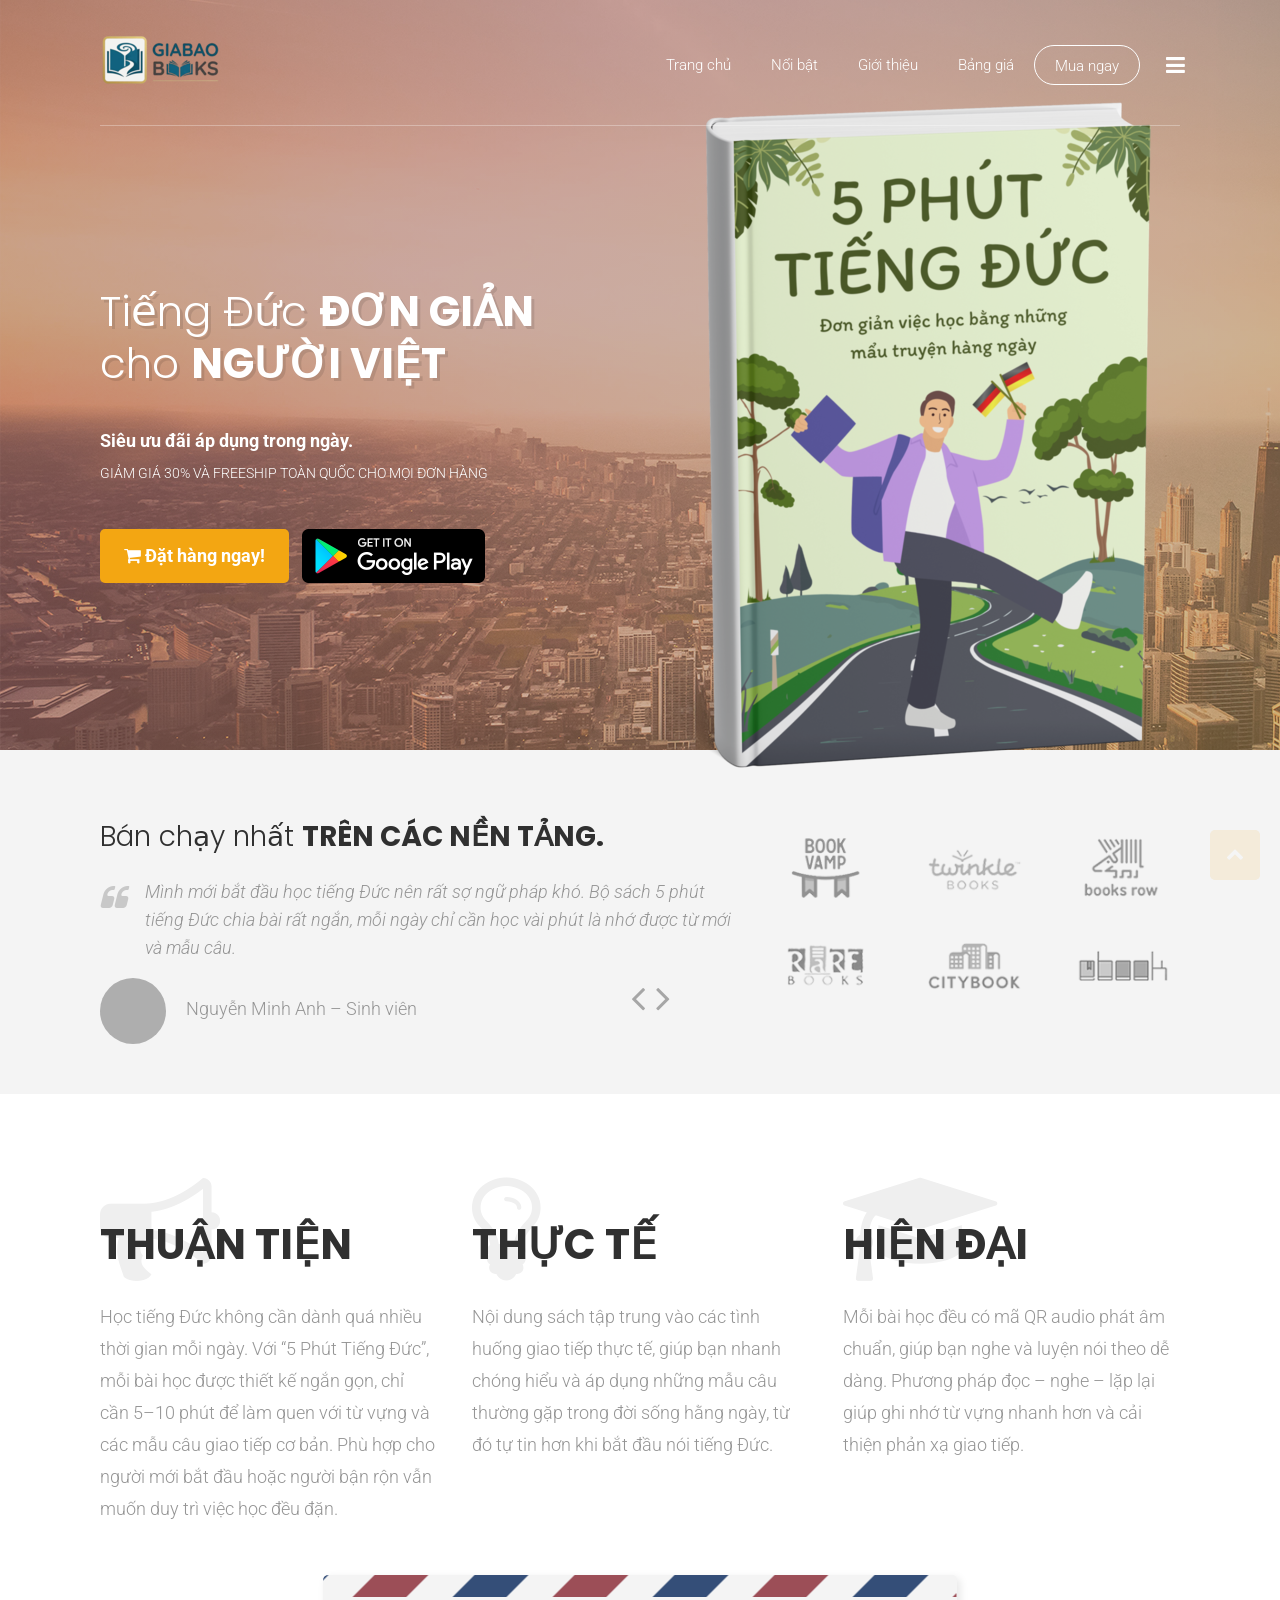
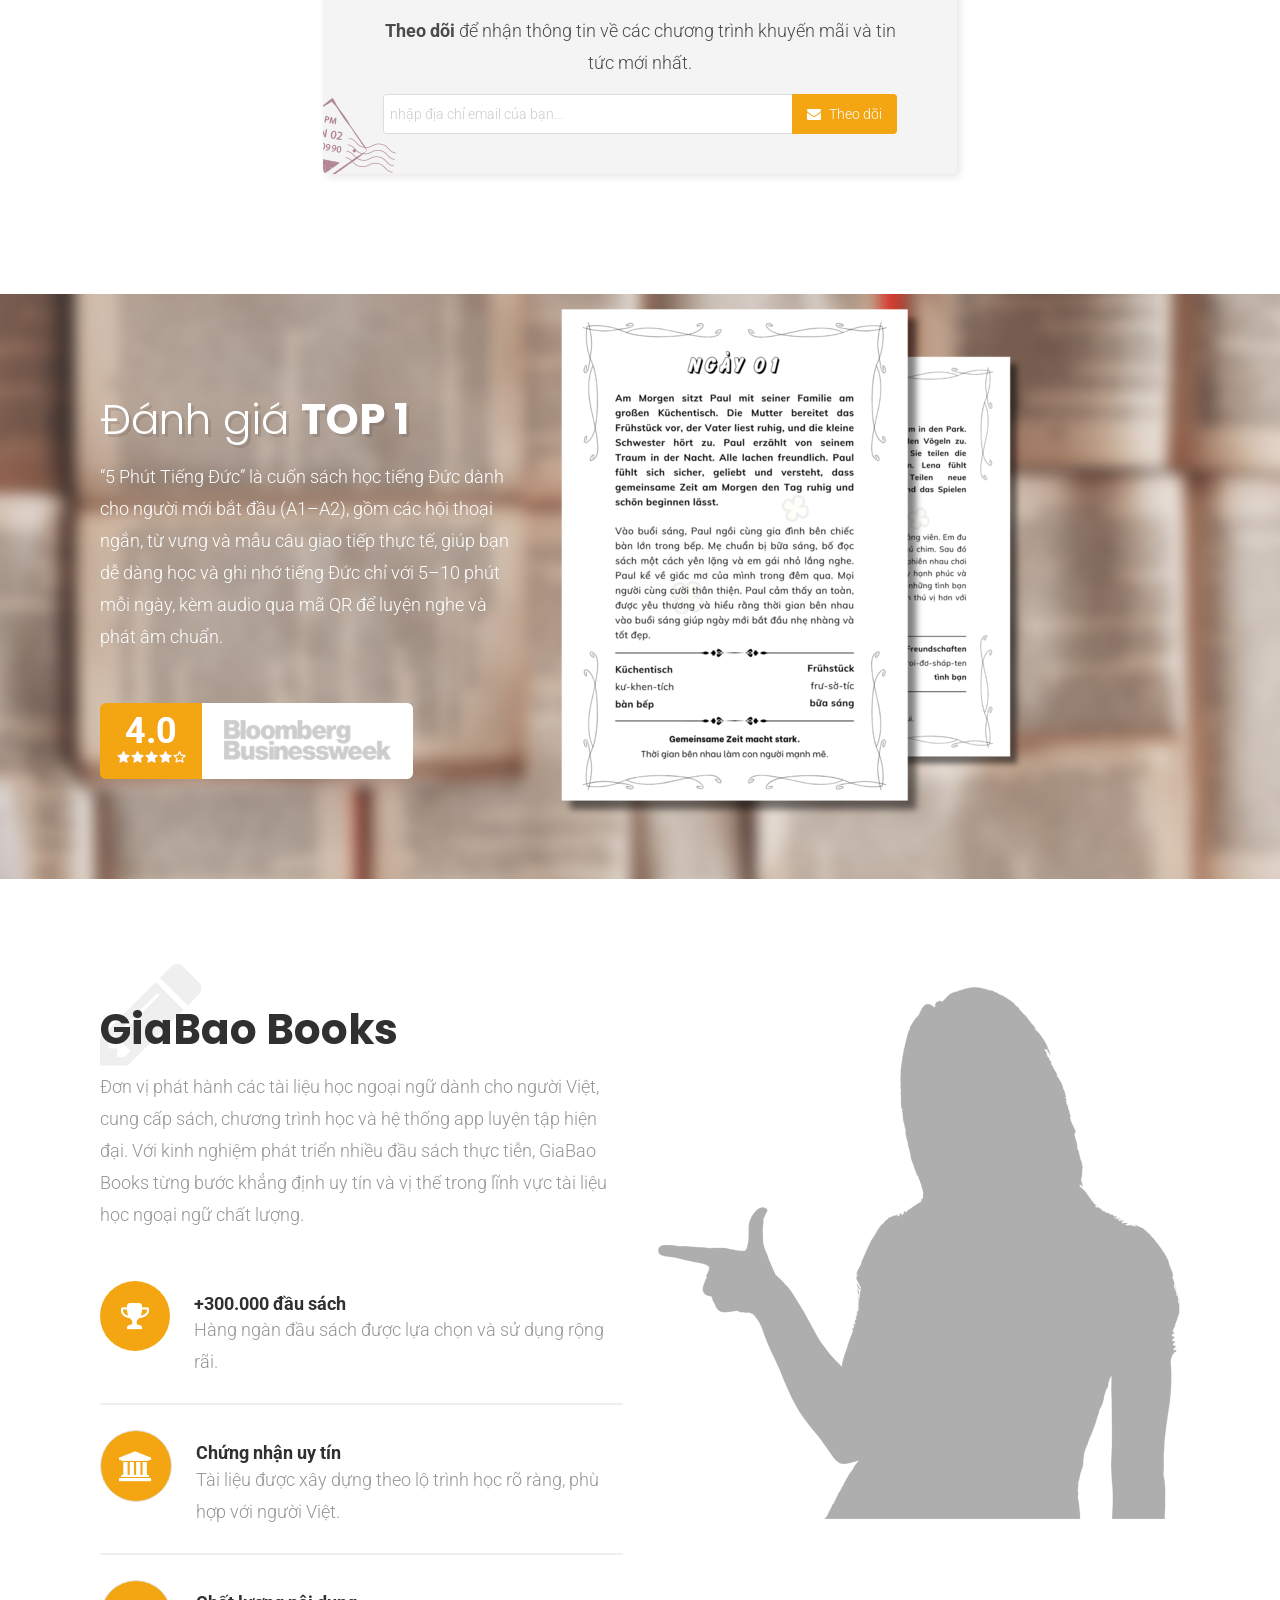
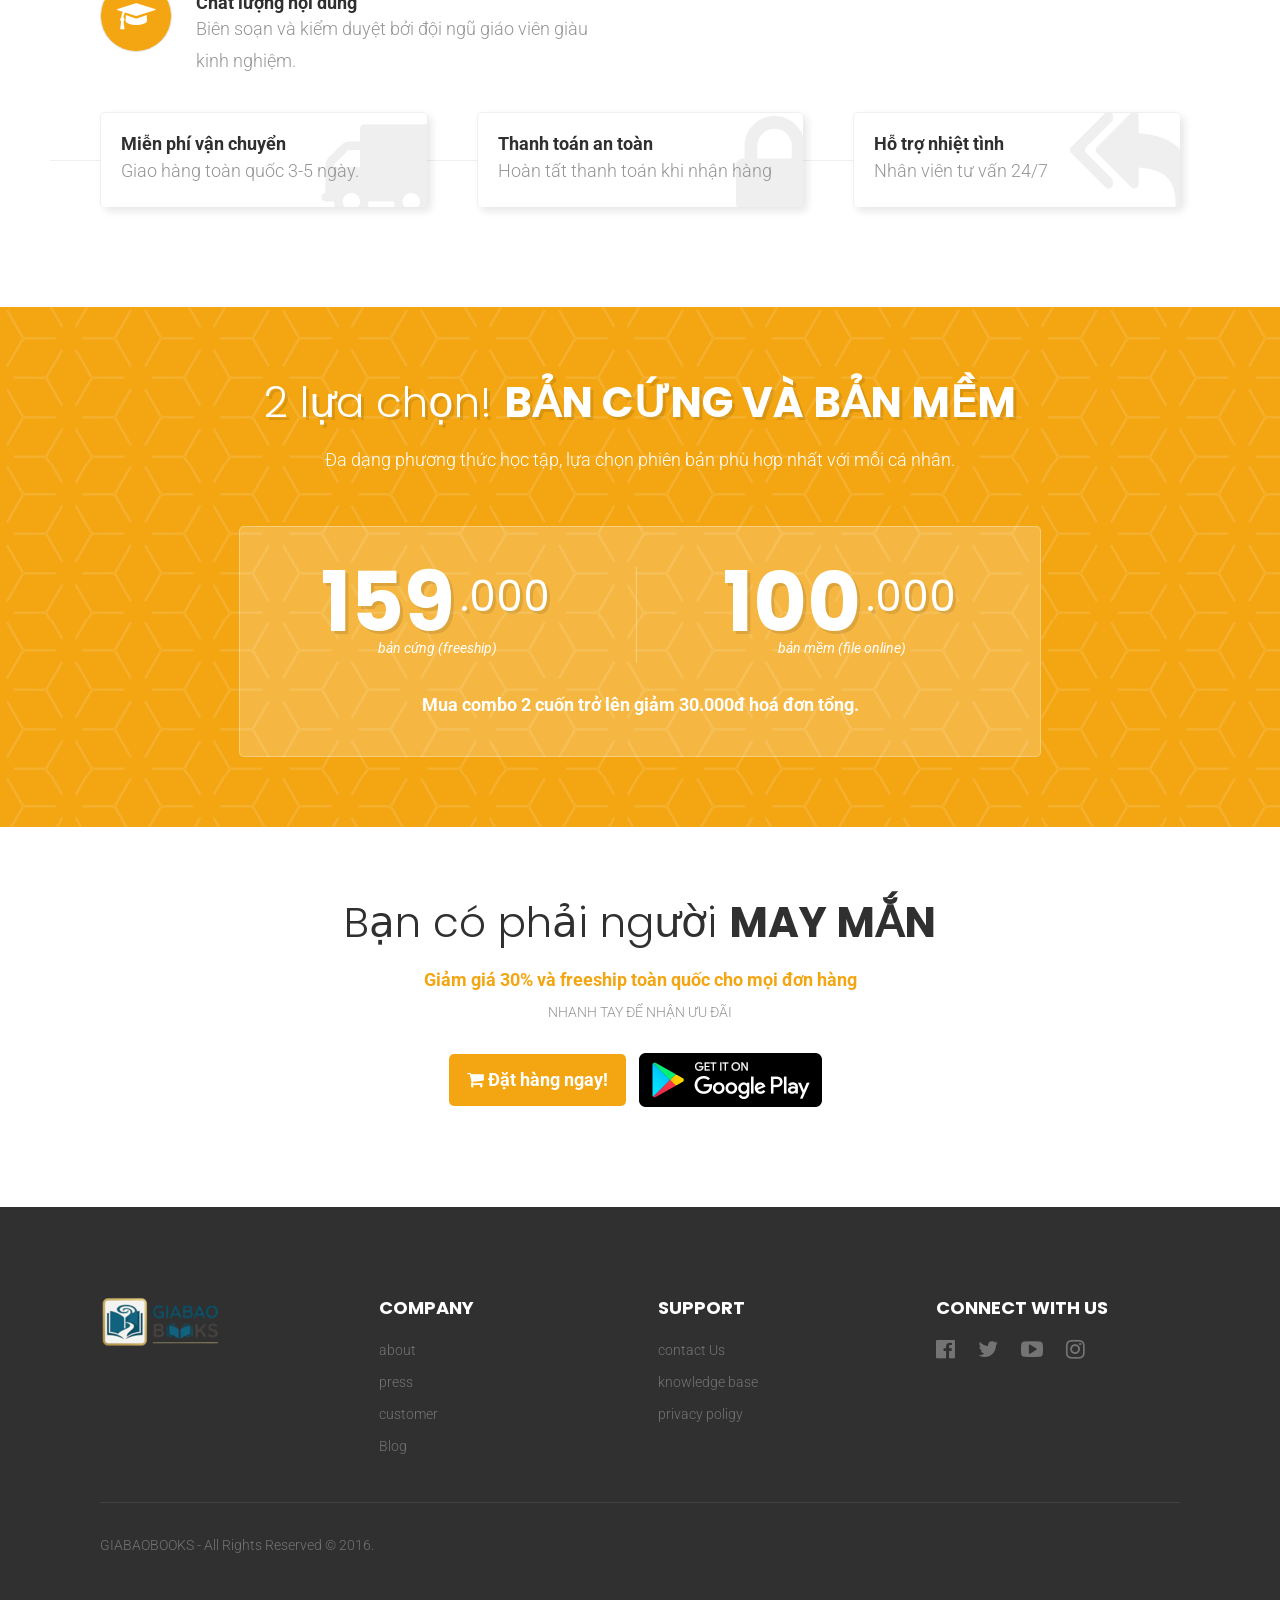
==== commit 1e6bf886: "ok" ====
--- a/html/index.html
+++ b/html/index.html
@@ -62,9 +62,9 @@
 
 							<!-- Logo -->
 							<div class="idz-logo">
-								<a href="#idz-header"><img src="images/logo.png" alt="boekoe"
+								<a href="#idz-header"><img src="images/logo.png" alt="GIABAOBOOKS"
 										class="idz-logo-main" /></a>
-								<a href="#idz-header"><img src="images/logo-sticky.png" alt="boekoe"
+								<a href="#idz-header"><img src="images/logo-sticky.png" alt="GIABAOBOOKS"
 										class="idz-logo-sticky" /></a>
 							</div>
 							<!-- Logo End -->
@@ -118,9 +118,8 @@
 								<br /> cho <strong class="uppercase">người việt</strong>
 							</h1>
 							<div class="idz-header-intro">
-								<p class="uk-text-bold txtwhite uk-margin-bottom-remove">Điều bạn thực sự cần biết về
-									cuốn sách.</p>
-								<p class="txt14 uk-text-uppercase txtwhite uk-margin-remove">Ưu đãi 40% và freeship toàn
+								<p class="uk-text-bold txtwhite uk-margin-bottom-remove">Siêu ưu đãi áp dụng trong ngày.</p>
+								<p class="txt14 uk-text-uppercase txtwhite uk-margin-remove">Giảm giá 30% và freeship toàn
 									quốc cho mọi đơn hàng</p>
 							</div>
 							<div class="idz-button-block">
@@ -137,8 +136,7 @@
 				</div>
 
 				<div class="uk-width-large-5-10 uk-width-medium-1-3 uk-width-small-1-3">
-					<img src="images/book-cover2.png" style="height: 700px;" alt="book cover"
-						class="uk-img-preserve idz-float-img">
+					<img src="images/book-cover2.png" alt="book cover" class="uk-img-preserve idz-float-img">
 				</div>
 
 			</div>
@@ -159,7 +157,8 @@
 			<div class="uk-grid">
 				<div class="uk-width-large-6-10 uk-width-medium-1-1 uk-width-small-1-1">
 
-					<h2 class="uk-margin-medium-bottom">Bán chạy nhất <strong class="uppercase">trên các nền tảng.</strong></h2>
+					<h2 class="uk-margin-medium-bottom">Bán chạy nhất <strong class="uppercase">trên các nền
+							tảng.</strong></h2>
 
 					<div data-uk-slider>
 
@@ -171,50 +170,61 @@
 									<li>
 										<div class="idz-testimonials">
 											<blockquote>
-												<p class="txt20">Mình mới bắt đầu học tiếng Đức nên rất sợ ngữ pháp khó. Bộ sách 5 phút tiếng Đức chia bài
-													rất ngắn, mỗi ngày chỉ cần học vài phút là nhớ được từ mới và mẫu câu.</p>
+												<p class="txt20">Mình mới bắt đầu học tiếng Đức nên rất sợ ngữ pháp khó.
+													Bộ sách 5 phút tiếng Đức chia bài
+													rất ngắn, mỗi ngày chỉ cần học vài phút là nhớ được từ mới và mẫu
+													câu.</p>
 											</blockquote>
 											<div class="idz-testi-people">
-												<img src="images/people1.jpg" alt="people1" width="66" height="66" class="uk-border-circle">
+												<img src="images/people1.jpg" alt="people1" width="66" height="66"
+													class="uk-border-circle">
 												<p class="idz-testi-people-name">Nguyễn Minh Anh – Sinh viên</p>
 											</div>
 										</div>
 									</li>
-									
+
 									<li>
 										<div class="idz-testimonials">
 											<blockquote>
-												<p class="txt20">Mình chuẩn bị sang Đức nên cần học giao tiếp nhanh. Các đoạn hội thoại trong sách rất thực
-													tế, có phiên âm nên đọc theo khá dễ. Mỗi ngày học 5–10 phút rất tiện.</p>
+												<p class="txt20">Mình chuẩn bị sang Đức nên cần học giao tiếp nhanh. Các
+													đoạn hội thoại trong sách rất thực
+													tế, có phiên âm nên đọc theo khá dễ. Mỗi ngày học 5–10 phút rất
+													tiện.</p>
 											</blockquote>
 											<div class="idz-testi-people">
-												<img src="images/people2.jpg" alt="people2" width="66" height="66" class="uk-border-circle">
+												<img src="images/people2.jpg" alt="people2" width="66" height="66"
+													class="uk-border-circle">
 												<p class="idz-testi-people-name">Trần Văn Huy – Chuẩn bị du học Đức</p>
 											</div>
 										</div>
 									</li>
-									
+
 									<li>
 										<div class="idz-testimonials">
 											<blockquote>
-												<p class="txt20">Điểm mình thích nhất là có mã QR để nghe audio. Nghe và đọc theo mỗi ngày giúp mình quen
+												<p class="txt20">Điểm mình thích nhất là có mã QR để nghe audio. Nghe và
+													đọc theo mỗi ngày giúp mình quen
 													với cách phát âm của người Đức nhanh hơn.</p>
 											</blockquote>
 											<div class="idz-testi-people">
-												<img src="images/people3.jpg" alt="people3" width="66" height="66" class="uk-border-circle">
+												<img src="images/people3.jpg" alt="people3" width="66" height="66"
+													class="uk-border-circle">
 												<p class="idz-testi-people-name">Lê Thu Trang – Người đi làm</p>
 											</div>
 										</div>
 									</li>
-									
+
 									<li>
 										<div class="idz-testimonials">
 											<blockquote>
-												<p class="txt20">Sách thiết kế rất dễ học, mỗi trang là một đoạn hội thoại ngắn kèm từ mới. Phù hợp cho
-													người bận rộn nhưng vẫn muốn duy trì việc học tiếng Đức mỗi ngày.</p>
+												<p class="txt20">Sách thiết kế rất dễ học, mỗi trang là một đoạn hội
+													thoại ngắn kèm từ mới. Phù hợp cho
+													người bận rộn nhưng vẫn muốn duy trì việc học tiếng Đức mỗi ngày.
+												</p>
 											</blockquote>
 											<div class="idz-testi-people">
-												<img src="images/people4.jpg" alt="people4" width="66" height="66" class="uk-border-circle">
+												<img src="images/people4.jpg" alt="people4" width="66" height="66"
+													class="uk-border-circle">
 												<p class="idz-testi-people-name">Phạm Hoàng Nam – Kỹ sư IT</p>
 											</div>
 										</div>
@@ -255,9 +265,11 @@
 							<i class="uk-icon-bullhorn uk-icon-large"></i>
 							<h2 class="bold txt42 idz-margin-large-bottom uppercase">thuận tiện</h2>
 						</div>
-						<p>Học tiếng Đức không cần dành quá nhiều thời gian mỗi ngày. Với “5 Phút Tiếng Đức”, mỗi bài học được thiết kế ngắn gọn,
-						chỉ cần 5–10 phút để làm quen với từ vựng và các mẫu câu giao tiếp cơ bản. Phù hợp cho người mới bắt đầu hoặc người bận
-						rộn vẫn muốn duy trì việc học đều đặn.
+						<p>Học tiếng Đức không cần dành quá nhiều thời gian mỗi ngày. Với “5 Phút Tiếng Đức”, mỗi bài
+							học được thiết kế ngắn gọn,
+							chỉ cần 5–10 phút để làm quen với từ vựng và các mẫu câu giao tiếp cơ bản. Phù hợp cho người
+							mới bắt đầu hoặc người bận
+							rộn vẫn muốn duy trì việc học đều đặn.
 						</p>
 					</div>
 				</div>
@@ -268,8 +280,9 @@
 							<i class="uk-icon-lightbulb-o uk-icon-large"></i>
 							<h2 class="bold txt42 idz-margin-large-bottom uppercase">thực tế</h2>
 						</div>
-						<p>Nội dung sách tập trung vào các tình huống giao tiếp thực tế, giúp bạn nhanh chóng hiểu và áp dụng những mẫu câu thường
-						gặp trong đời sống hằng ngày, từ đó tự tin hơn khi bắt đầu nói tiếng Đức.
+						<p>Nội dung sách tập trung vào các tình huống giao tiếp thực tế, giúp bạn nhanh chóng hiểu và áp
+							dụng những mẫu câu thường
+							gặp trong đời sống hằng ngày, từ đó tự tin hơn khi bắt đầu nói tiếng Đức.
 						</p>
 					</div>
 				</div>
@@ -280,8 +293,9 @@
 							<i class="uk-icon-graduation-cap uk-icon-large"></i>
 							<h2 class="bold txt42 idz-margin-large-bottom uppercase">hiện đại</h2>
 						</div>
-						<p>Mỗi bài học đều có mã QR audio phát âm chuẩn, giúp bạn nghe và luyện nói theo dễ dàng. Phương pháp đọc – nghe – lặp lại
-						giúp ghi nhớ từ vựng nhanh hơn và cải thiện phản xạ giao tiếp.
+						<p>Mỗi bài học đều có mã QR audio phát âm chuẩn, giúp bạn nghe và luyện nói theo dễ dàng. Phương
+							pháp đọc – nghe – lặp lại
+							giúp ghi nhớ từ vựng nhanh hơn và cải thiện phản xạ giao tiếp.
 						</p>
 					</div>
 				</div>
@@ -291,7 +305,8 @@
 			<div class="uk-grid">
 				<div class="uk-container-center uk-width-large-3-5 uk-width-medium-1-1  uk-width-small-1-1">
 					<div class="idz-subscription-form idz-box-shadow">
-						<p class="uk-text-center"><strong>Theo dõi</strong> để nhận thông tin về các chương trình khuyến mãi và tin tức mới nhất.</p>
+						<p class="uk-text-center"><strong>Theo dõi</strong> để nhận thông tin về các chương trình khuyến
+							mãi và tin tức mới nhất.</p>
 						<img src="images/form-envelope-stamp.png" class="form-stamp" alt="form stamp">
 						<form class="uk-form idz-form">
 							<input type="text" placeholder="nhập địa chỉ email của bạn..."
@@ -315,14 +330,17 @@
 				<div class="uk-width-4-10 uk-width-large-4-10 uk-width-medium-3-5">
 					<h2 class="txt42 uk-margin-bottom txtwhite idz-heading-shadow">Đánh giá <strong
 							class="uppercase">TOP 1</strong></h2>
-					<p class="txtwhite uk-margin-large-bottom">Quis autem vel eum iure reprehenderit qui in ea voluptate
-						velit esse quam nihil molestiae voluptas pariatur placeat facere ullamco.</p>
+					<p class="txtwhite uk-margin-large-bottom">“5 Phút Tiếng Đức” là cuốn sách học tiếng Đức dành cho
+						người mới bắt đầu (A1–A2), gồm các hội thoại ngắn, từ vựng và mẫu
+						câu giao tiếp thực tế, giúp bạn dễ dàng học và ghi nhớ tiếng Đức chỉ với 5–10 phút mỗi ngày, kèm
+						audio qua mã QR để
+						luyện nghe và phát âm chuẩn.</p>
 					<a href="#"><img src="images/rating-btn.png" class="uk-text-left" alt="rating-button"></a>
 				</div>
 
 				<div class="uk-width-6-10 uk-width-large-6-10 uk-width-medium-2-5">
 					<div class="idz-section-img">
-						<img src="images/book.png" alt="book" class="uk-img-preserve idz-float-img">
+						<img src="images/book-content2.png" alt="book" class="uk-img-preserve idz-float-img">
 					</div>
 				</div>
 
@@ -341,10 +359,13 @@
 				<div class="uk-width-large-5-10 uk-width-medium-1-1 uk-width-small-1-1">
 					<div class="idz-heading-with-icon">
 						<i class="uk-icon-pencil uk-icon-large"></i>
-						<h2 class="txt42 bold">Melissa Griffin</h2>
-					</div>
-					<p class="uk-margin-large-bottom">Excepteur sint occaecat cupidataton proident, sunt in culpa qui
-						officia deserunt mollit anim id est laborum voluptatem.</p>
+						<h2 class="txt42 bold">GiaBao Books</h2>
+					</div>
+					<p class="uk-margin-large-bottom">Đơn vị phát hành các tài liệu học ngoại ngữ dành cho người Việt,
+						cung cấp sách, chương trình học và hệ thống app luyện
+						tập hiện đại. Với kinh nghiệm phát triển nhiều đầu sách thực tiễn, GiaBao Books từng bước khẳng
+						định uy tín và vị thế
+						trong lĩnh vực tài liệu học ngoại ngữ chất lượng.</p>
 
 					<ul class="uk-list uk-list-line idz-about-list">
 						<li>
@@ -352,8 +373,8 @@
 								<i class="uk-icon-trophy"></i>
 							</div>
 							<div class="idz-about-list-content">
-								<h4 class="bold uk-margin-remove">More than 10+ award achieved</h4>
-								<p class="uk-margin-remove">Omnis iste natus error sit voluptatem accusantium</p>
+								<h4 class="bold uk-margin-remove">+300.000 đầu sách</h4>
+								<p class="uk-margin-remove">Hàng ngàn đầu sách được lựa chọn và sử dụng rộng rãi.</p>
 							</div>
 						</li>
 						<li>
@@ -361,8 +382,9 @@
 								<i class="uk-icon-bank"></i>
 							</div>
 							<div class="idz-about-list-content">
-								<h4 class="bold uk-margin-remove">Practitioners in the famous bank</h4>
-								<p class="uk-margin-remove">Minima nostrum exercitationem ullam corporis</p>
+								<h4 class="bold uk-margin-remove">Chứng nhận uy tín</h4>
+								<p class="uk-margin-remove">Tài liệu được xây dựng theo lộ trình học rõ ràng, phù hợp
+									với người Việt.</p>
 							</div>
 						</li>
 						<li>
@@ -370,8 +392,9 @@
 								<i class="uk-icon-graduation-cap"></i>
 							</div>
 							<div class="idz-about-list-content">
-								<h4 class="bold uk-margin-remove">Founder of the institute startup muda</h4>
-								<p class="uk-margin-remove">Consequatur aut perferendis doloribus asperiores</p>
+								<h4 class="bold uk-margin-remove">Chất lượng nội dung</h4>
+								<p class="uk-margin-remove">Biên soạn và kiểm duyệt bởi đội ngũ giáo viên giàu kinh
+									nghiệm.</p>
 							</div>
 						</li>
 					</ul>
@@ -388,22 +411,22 @@
 				<li>
 					<div class="idz-order-features-item">
 						<i class="uk-icon-truck"></i>
-						<h4 class="uk-margin-remove">Free Delivery</h4>
-						<p>With every purchase via this site.</p>
+						<h4 class="uk-margin-remove">Miễn phí vận chuyển</h4>
+						<p>Giao hàng toàn quốc 3-5 ngày.</p>
 					</div>
 				</li>
 				<li>
 					<div class="idz-order-features-item">
 						<i class="uk-icon-lock"></i>
-						<h4 class="uk-margin-remove">Secure Payment</h4>
-						<p>Most trusted online payment</p>
+						<h4 class="uk-margin-remove">Thanh toán an toàn</h4>
+						<p>Hoàn tất thanh toán khi nhận hàng</p>
 					</div>
 				</li>
 				<li>
 					<div class="idz-order-features-item">
 						<i class="uk-icon-mail-reply-all "></i>
-						<h4 class="uk-margin-remove">Easy Returns</h4>
-						<p>Friendly product return system</p>
+						<h4 class="uk-margin-remove">Hỗ trợ nhiệt tình</h4>
+						<p>Nhân viên tư vấn 24/7</p>
 					</div>
 				</li>
 			</ul>
@@ -420,34 +443,33 @@
 				<div class="uk-width-large-3-4 uk-width-medium-1-1 uk-width-small-1-1 uk-container-center">
 
 					<div class="idz-text-intro uk-margin-large-bottom">
-						<h2 class="txt42 uk-text-center idz-heading-shadow txtwhite">2 Choices! <span
-								class="bold uppercase">physical or digital</span></h2>
-						<p class="uk-text-center txtwhite">Nemo enim ipsam voluptatem quia voluptas sit aspernatur aut
-							odit aut fugit, sed quia consequuntur magni dolores eos qui ratione voluptatem sequi
-							nesciunt.</p>
+						<h2 class="txt42 uk-text-center idz-heading-shadow txtwhite">2 lựa chọn! <span
+								class="bold uppercase">bản cứng và bản mềm</span></h2>
+						<p class="uk-text-center txtwhite">Đa dạng phương thức học tập, lựa chọn phiên bản phù hợp nhất
+							với mỗi cá nhân.</p>
 					</div>
 
 					<div class="idz-pricing-box">
 						<ul class="uk-grid uk-grid-width-1-2 uk-grid-divider idz-price-list">
 							<li>
 								<div class="idz-price-item with-border uk-text-center">
-									<span class="idz-currency idz-heading-shadow">$</span><span
-										class="idz-price idz-heading-shadow">15</span><span
-										class="uk-clearfix"></span><span
-										class="idz-price-desc uk-text-center txtwhite">on physical copy</span>
+									<span class="idz-price idz-heading-shadow">159</span>
+									<span class="idz-currency idz-heading-shadow">.000</span>
+									<span class="uk-clearfix"></span><span
+										class="idz-price-desc uk-text-center txtwhite">bản cứng (freeship)</span>
 								</div>
 							</li>
 							<li>
 								<div class="idz-price-item uk-text-center">
-									<span class="idz-currency idz-heading-shadow">$</span><span
-										class="idz-price idz-heading-shadow">10</span><span
-										class="uk-clearfix"></span><span
-										class="idz-price-desc uk-text-center txtwhite">on physical copy</span>
+									<span class="idz-price idz-heading-shadow">100</span>
+									<span class="idz-currency idz-heading-shadow">.000</span>
+									<span class="uk-clearfix"></span><span
+										class="idz-price-desc uk-text-center txtwhite">bản mềm (file online)</span>
 								</div>
 							</li>
 						</ul>
-						<p class="idz-pricing-desc bold uk-text-center txtwhite">Aspernatur aut odit fugit sed quia
-							consequuntur magni dolores.</p>
+						<p class="idz-pricing-desc bold uk-text-center txtwhite">Mua combo 2 cuốn trở lên giảm 30.000đ
+							hoá đơn tổng.</p>
 					</div>
 
 				</div>
@@ -463,14 +485,14 @@
 			<div class="uk-grid">
 				<div
 					class="uk-width-large-3-4 uk-width-medium-1-1 uk-width-small-1-1 uk-container-center uk-text-center idz-margin-large-bottom">
-					<h2 class="txt42">Are you ready <span class="bold uppercase">to succees?</span></h2>
-					<p class="bold orange uk-margin-remove">Get the book now and get bonus content from Boekoe</p>
-					<p class="thin uppercase txt14  uk-margin-top-remove uk-margin-medium-bottom">5% Discount for
-						digital Copy Purchase at Google Play</p>
+					<h2 class="txt42">Bạn có phải người <span class="bold uppercase">may mắn</span></h2>
+					<p class="bold orange uk-margin-remove">Giảm giá 30% và freeship toàn
+					quốc cho mọi đơn hàng</p>
+					<p class="thin uppercase txt14  uk-margin-top-remove uk-margin-medium-bottom">Nhanh tay để nhận ưu đãi</p>
 
 					<div class="idz-button-block">
 						<a class="uk-button uk-button-xlarge idz-button-orange radius bold" href="#"><i
-								class="uk-icon-shopping-cart"></i> Order the Book!</a>
+								class="uk-icon-shopping-cart"></i> Đặt hàng ngay!</a>
 						<a class="idz-header-btn" href="#"><img src="images/gplay-btn.png" alt="google play"></a>
 					</div>
 				</div>
@@ -484,7 +506,7 @@
 		<div class="uk-container uk-container-center">
 			<div class="uk-grid">
 				<div class="uk-width-large-1-4 uk-width-medium-1-1 uk-width-small-1-1">
-					<a href="index.html"><img src="images/logo.png" alt="boekoe" class="idz-footer-logo" /></a>
+					<a href="index.html"><img src="images/logo.png" alt="GIABAOBOOKS" class="idz-footer-logo" /></a>
 				</div>
 				<div class="uk-width-1-4 uk-width-large-1-4 uk-width-medium-1-3  uk-width-small-1-2">
 					<div class="idz-footer-widget">
@@ -524,7 +546,7 @@
 				</div>
 
 				<div class="uk-width-10-10 uk-text-left">
-					<p class="copyright">BOEKOE - All Rights Reserved &copy; 2016.</p>
+					<p class="copyright">GIABAOBOOKS - All Rights Reserved &copy; 2016.</p>
 				</div>
 			</div>
 		</div>
